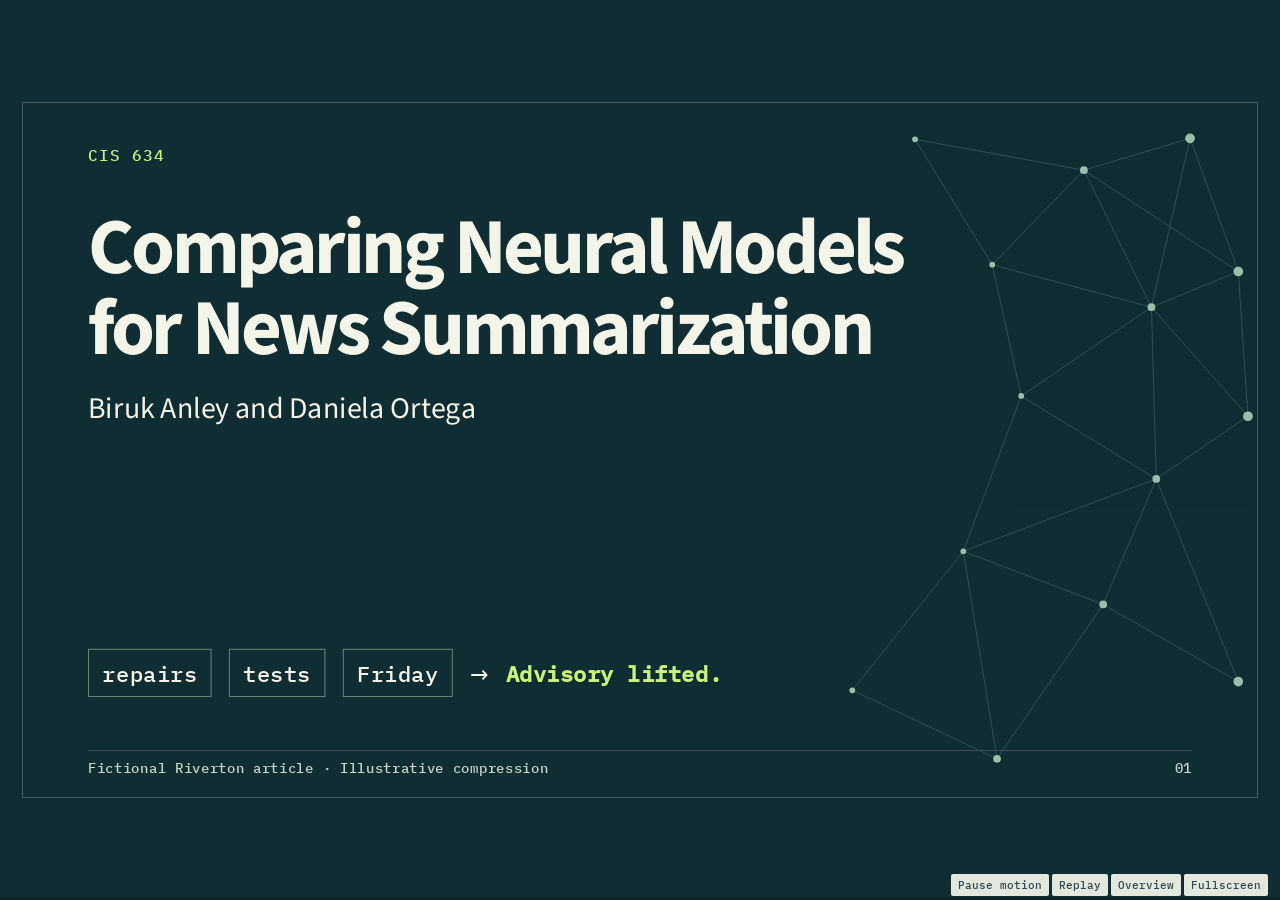
==== presentation/web/index.html @ 9904685e "Add animated offline NLP presentation" ====
<!doctype html>
<html lang="en">
  <head>
    <meta charset="utf-8">
    <meta name="viewport" content="width=device-width, initial-scale=1">
    <meta name="description" content="An offline visual comparison of neural news summarizers.">
    <link rel="icon" href="data:,">
    <title>Comparing Neural Models for News Summarization</title>
    <link rel="stylesheet" href="vendor/reveal.css">
    <link rel="stylesheet" href="deck.css">
  </head>
  <body>
    <main class="reveal">
      <div class="slides">
        <section id="title" data-background-color="#112d34" aria-label="Comparing Neural Models for News Summarization">
          <div class="slide dark cover">
            <svg class="network" viewBox="0 0 1280 720" aria-hidden="true">
              <g stroke="#537c77" stroke-width="1" fill="none" opacity=".46">
                <path d="M925 38 L1100 70"/>
                <path d="M925 38 L1005 168"/>
                <path d="M1100 70 L1210 37"/>
                <path d="M1100 70 L1005 168"/>
                <path d="M1100 70 L1170 212"/>
                <path d="M1100 70 L1260 175"/>
                <path d="M1210 37 L1170 212"/>
                <path d="M1210 37 L1260 175"/>
                <path d="M1005 168 L1170 212"/>
                <path d="M1005 168 L1035 304"/>
                <path d="M1170 212 L1260 175"/>
                <path d="M1170 212 L1035 304"/>
                <path d="M1170 212 L1175 390"/>
                <path d="M1170 212 L1270 325"/>
                <path d="M1260 175 L1270 325"/>
                <path d="M1035 304 L1175 390"/>
                <path d="M1035 304 L975 465"/>
                <path d="M1175 390 L1270 325"/>
                <path d="M1175 390 L975 465"/>
                <path d="M1175 390 L1120 520"/>
                <path d="M1175 390 L1260 600"/>
                <path d="M975 465 L1120 520"/>
                <path d="M975 465 L860 609"/>
                <path d="M975 465 L1010 680"/>
                <path d="M1120 520 L1260 600"/>
                <path d="M1120 520 L1010 680"/>
                <path d="M860 609 L1010 680"/>
              </g>
              <circle class="pulse" style="animation-delay:-0s" cx="925" cy="38" r="3" fill="#9bbfab"/>
              <circle class="pulse" style="animation-delay:-1s" cx="1100" cy="70" r="4" fill="#9bbfab"/>
              <circle class="pulse" style="animation-delay:-2s" cx="1210" cy="37" r="5" fill="#9bbfab"/>
              <circle class="pulse" style="animation-delay:-3s" cx="1005" cy="168" r="3" fill="#9bbfab"/>
              <circle class="pulse" style="animation-delay:-0s" cx="1170" cy="212" r="4" fill="#9bbfab"/>
              <circle class="pulse" style="animation-delay:-1s" cx="1260" cy="175" r="5" fill="#9bbfab"/>
              <circle class="pulse" style="animation-delay:-2s" cx="1035" cy="304" r="3" fill="#9bbfab"/>
              <circle class="pulse" style="animation-delay:-3s" cx="1175" cy="390" r="4" fill="#9bbfab"/>
              <circle class="pulse" style="animation-delay:-0s" cx="1270" cy="325" r="5" fill="#9bbfab"/>
              <circle class="pulse" style="animation-delay:-1s" cx="975" cy="465" r="3" fill="#9bbfab"/>
              <circle class="pulse" style="animation-delay:-2s" cx="1120" cy="520" r="4" fill="#9bbfab"/>
              <circle class="pulse" style="animation-delay:-3s" cx="1260" cy="600" r="5" fill="#9bbfab"/>
              <circle class="pulse" style="animation-delay:-0s" cx="860" cy="609" r="3" fill="#9bbfab"/>
              <circle class="pulse" style="animation-delay:-1s" cx="1010" cy="680" r="4" fill="#9bbfab"/>
            </svg>
            <div class="foreground">
              <div class="kicker">CIS 634</div>
              <h1>Comparing Neural Models<br>for News Summarization</h1>
              <p class="byline">Biruk Anley and Daniela Ortega</p>
            </div>
            <div class="tokenstrip"><i>repairs</i><i>tests</i><i>Friday</i><span>→</span><strong>Advisory lifted.</strong></div>
            <footer><span>Fictional Riverton article · Illustrative compression</span><b>01</b></footer>
          </div>
        </section>
        <section id="goals" data-background-color="#f8f7ef" aria-label="What survives compression?">
          <div class="slide">
            <div class="kicker">Research question</div>
            <h2>What survives compression?</h2>
            <p class="lead">Can a short summary preserve the news a reader came for?</p>
            <div class="goals">
              <div><strong>Compare</strong><span>Recurrent and attention-based encoder–decoders.</span></div>
              <div><strong>Build</strong><span>One local interface for complete news articles.</span></div>
              <div><strong>Evaluate</strong><span>Reference overlap, a Lead-3 baseline and a close reading.</span></div>
            </div>
            <footer><span>Project scope · released checkpoints</span><b>02</b></footer>
          </div>
        </section>
        <section id="data" data-background-color="#f8f7ef" aria-label="One article, one set of highlights">
          <div class="slide">
            <div class="kicker">Corpus / CNN–DailyMail 3.0.0</div>
            <h2>One article, one set of highlights</h2>
            <div class="metrics">
              <div><strong>287,113</strong><span class="tag">training</span></div>
              <div><strong>13,368</strong><span class="tag">validation</span></div>
              <div><strong>11,490</strong><span class="tag">test</span></div>
            </div>
            <div class="cols pair">
              <div class="ruled">
                <div class="label">Article excerpt</div>
                <blockquote>“A spokesman for the team cited &#x27;prior family commitments&#x27; as the reason Brady, 37, didn&#x27;t attend the ceremony.”</blockquote>
              </div>
              <div class="ruled">
                <div class="label">Reference highlight</div>
                <blockquote>“Brady cited &#x27;prior family commitments&#x27; in bowing out of meeting with Obama .”</blockquote>
              </div>
            </div>
            <footer><span>[1] CNN/DailyMail · test row 10,476 · exact excerpts</span><b>03</b></footer>
          </div>
        </section>
        <section id="preparation" data-background-color="#f8f7ef" aria-label="From article to model-ready input">
          <div class="slide">
            <div class="kicker">Input representation</div>
            <h2>From article to model-ready input</h2>
            <div class="prep"><strong>Release recipe</strong><span>OpenNMT training: Stanford PTB tokens, lowercase, first 400 source tokens and up to 100 target tokens.</span><strong>App inference</strong><span>NLTK Treebank + checkpoint word vocabulary, or the released case-preserving BPE / SentencePiece tokenizer.</span><strong>Evaluation</strong><span>Seed-42 test IDs + original highlights. Porter stemming applies during ROUGE scoring.</span></div>
            <div class="example">
              <div class="label">Earlier Riverton fixture · two tokenizer paths</div>
              <p>Article &nbsp; “Riverton officials lifted a three-day boil-water advisory…”</p>
              <div class="fragment" data-fragment-index="0">
                <p>OpenNMT words &nbsp; <span class="mono">riverton · officials · lifted · a · three-day …</span></p>
              </div>
              <div class="fragment" data-fragment-index="1">
                <p>→ Checkpoint word IDs + article-specific copy map → encoder input</p>
              </div>
              <div class="fragment" data-fragment-index="2">
                <p>BART byte-level BPE → <span class="mono">[0, 32960, 1054, 503, 4639, 10, …]</span> + attention mask</p>
              </div>
            </div>
            <footer><span>[2, 6, 7] OpenNMT recipe · app adapters · saved token and ID prefixes</span><b>04</b></footer>
          </div>
        </section>
        <section id="lstm" data-background-color="#f8f7ef" aria-label="Memory moves one token at a time">
          <div class="slide lstm">
            <div class="kicker">Architecture / LSTM</div>
            <h2>Memory moves one token at a time</h2>
            <svg class="schema" viewBox="0 0 1144 430" role="img" aria-label="Two encoder directions, one decoder direction, source attention and copy">
              <text x="0" y="21" class="svlabel" text-anchor="start">SOURCE  /  BIDIRECTIONAL ENCODER</text>
              <text x="650" y="21" class="svlabel" text-anchor="start">SUMMARY  /  ONE-WAY DECODER</text>
              <g class="fragment" data-fragment-index="0">
                <g class="travel">
                  <rect x="0" y="44" width="150" height="45" rx="4" class="chip"/>
                  <text x="75.0" y="74.5" class="inverse" text-anchor="middle">Riverton</text>
                </g>
                <path d="M75 89 L75 123 M79.4 114.0 L75 123 L70.6 114.0" class="wire"/>
                <rect x="0" y="125" width="150" height="66" rx="4" class="node tint"/>
                <text x="75.0" y="156.0" class="heavy" text-anchor="middle">h₁</text>
                <text x="75.0" y="181.0" class="hint" text-anchor="middle">encoder output</text>
              </g>
              <g class="fragment" data-fragment-index="1">
                <g class="travel">
                  <rect x="178" y="44" width="150" height="45" rx="4" class="chip"/>
                  <text x="253.0" y="74.5" class="inverse" text-anchor="middle">officials</text>
                </g>
                <path d="M253 89 L253 123 M257.4 114.0 L253 123 L248.6 114.0" class="wire"/>
                <rect x="178" y="125" width="150" height="66" rx="4" class="node tint"/>
                <text x="253.0" y="156.0" class="heavy" text-anchor="middle">h₂</text>
                <text x="253.0" y="181.0" class="hint" text-anchor="middle">encoder output</text>
                <path d="M152 145 L176 145 M167.0 140.6 L176 145 L167.0 149.4" class="wire"/>
                <path d="M176 174 L152 174 M161.0 178.4 L152 174 L161.0 169.6" class="wire"/>
              </g>
              <g class="fragment" data-fragment-index="2">
                <g class="travel">
                  <rect x="356" y="44" width="150" height="45" rx="4" class="chip"/>
                  <text x="431.0" y="74.5" class="inverse" text-anchor="middle">lifted</text>
                </g>
                <path d="M431 89 L431 123 M435.4 114.0 L431 123 L426.6 114.0" class="wire"/>
                <rect x="356" y="125" width="150" height="66" rx="4" class="node tint"/>
                <text x="431.0" y="156.0" class="heavy" text-anchor="middle">h₃</text>
                <text x="431.0" y="181.0" class="hint" text-anchor="middle">encoder output</text>
                <path d="M330 145 L354 145 M345.0 140.6 L354 145 L345.0 149.4" class="wire"/>
                <path d="M354 174 L330 174 M339.0 178.4 L330 174 L339.0 169.6" class="wire"/>
              </g>
              <g class="fragment" data-fragment-index="2">
                <text x="0" y="320" class="heavy" text-anchor="start">hₜ  hidden output</text>
                <text x="0" y="354" class="hint" text-anchor="start">cₜ  cell memory carried through recurrence</text>
              </g>
              <g class="fragment" data-fragment-index="3">
                <rect x="650" y="44" width="430" height="70" rx="4" class="node tint"/>
                <text x="865.0" y="77.0" class="heavy" text-anchor="middle">Previous token + recurrent state</text>
                <text x="865.0" y="102.0" class="hint" text-anchor="middle">input-feeding LSTM decoder</text>
                <path d="M865 115 L865 155 M869.4 146.0 L865 155 L860.6 146.0" class="wire"/>
                <rect x="650" y="157" width="430" height="68" rx="4" class="node"/>
                <text x="865.0" y="189.0" class="heavy" text-anchor="middle">Decoder query → attention</text>
                <text x="865.0" y="214.0" class="hint" text-anchor="middle">weighted source context</text>
                <path d="M75 192 Q100 325 649 195" class="attn"/>
                <path d="M253 192 Q278 325 649 195" class="attn"/>
                <path d="M431 192 Q456 325 649 195" class="attn"/>
              </g>
              <g class="fragment" data-fragment-index="4">
                <path d="M865 226 L865 270 M869.4 261.0 L865 270 L860.6 261.0" class="wire"/>
                <rect x="650" y="272" width="430" height="66" rx="4" class="node tint"/>
                <text x="865.0" y="303.0" class="heavy" text-anchor="middle">Learned gate</text>
                <text x="865.0" y="328.0" class="hint" text-anchor="middle">vocabulary prediction + source copy</text>
                <path d="M865 340 L865 371 M869.4 362.0 L865 371 L860.6 362.0" class="wire"/>
                <g class="travel">
                  <rect x="743" y="374" width="245" height="45" rx="4" class="chip"/>
                  <text x="865.5" y="404.5" class="inverse" text-anchor="middle">Next summary token</text>
                </g>
              </g>
            </svg>
            <p class="fine">43M parameters · 128-d embeddings · 512-d hidden state · 1 encoder + 1 decoder layer</p>
            <footer><span>[2, 3] Verified OpenNMT checkpoint · Illustrative token activity and attention</span><b>05</b></footer>
          </div>
        </section>
        <section id="lstm-tradeoffs" data-background-color="#f8f7ef" aria-label="LSTM in practice">
          <div class="slide lstm">
            <div class="kicker">Architecture / LSTM</div>
            <h2>LSTM in practice</h2>
            <div class="contrast">
              <div class="underline">
                <div class="bigtype">43M</div>
                <div class="label">parameters</div>
                <p class="small spaced">Our smallest checkpoint. The encoder reads in both directions; the summary grows in one.</p>
              </div>
              <div>
                <article>
                  <h3>A route back to names</h3>
                  <p>Attention and copying let the decoder reuse words from the article.</p>
                </article>
                <article>
                  <h3>A supported detail can still miss the story</h3>
                  <p>The saved summary kept the schools reopening. It omitted the lifting of the advisory.</p>
                </article>
              </div>
            </div>
            <footer><span>[2, 3] OpenNMT release · latest Riverton diagnosis</span><b>06</b></footer>
          </div>
        </section>
        <section id="transformer" data-background-color="#f8f7ef" aria-label="Source words can attend in parallel">
          <div class="slide transformer">
            <div class="kicker">Architecture / Transformer</div>
            <h2>Source words can attend in parallel</h2>
            <svg class="schema" viewBox="0 0 1144 437" role="img" aria-label="Parallel source, causal decoder, cross-attention and next token">
              <text x="0" y="21" class="svlabel" text-anchor="start">ARTICLE POSITIONS  /  PARALLEL</text>
              <text x="650" y="21" class="svlabel" text-anchor="start">SUMMARY POSITIONS  /  AUTOREGRESSIVE</text>
              <g class="fragment" data-fragment-index="0">
                <g class="travel">
                  <rect x="0" y="44" width="155" height="45" rx="4" class="chip"/>
                  <text x="77.5" y="74.5" class="inverse" text-anchor="middle">Riverton</text>
                </g>
                <g class="travel">
                  <rect x="174" y="44" width="155" height="45" rx="4" class="chip"/>
                  <text x="251.5" y="74.5" class="inverse" text-anchor="middle">officials</text>
                </g>
                <g class="travel">
                  <rect x="348" y="44" width="155" height="45" rx="4" class="chip"/>
                  <text x="425.5" y="74.5" class="inverse" text-anchor="middle">lifted</text>
                </g>
                <text x="0" y="122" class="hint" text-anchor="start">Token embedding + position at each location</text>
              </g>
              <g class="fragment" data-fragment-index="1">
                <path d="M78 142 Q161 207 245 142" class="attn"/>
                <path d="M78 142 Q251 237 425 142" class="attn"/>
                <path d="M245 142 Q335 198 425 142" class="attn"/>
                <rect x="0" y="205" width="503" height="70" rx="4" class="node tint"/>
                <text x="251.5" y="238.0" class="heavy" text-anchor="middle">Encoder self-attention + feed-forward</text>
                <text x="251.5" y="263.0" class="hint" text-anchor="middle">4 encoder layers</text>
              </g>
              <g class="fragment" data-fragment-index="2">
                <rect x="650" y="44" width="455" height="76" rx="4" class="node tint"/>
                <text x="877.5" y="80.0" class="heavy" text-anchor="middle">Masked decoder self-attention</text>
                <text x="877.5" y="105.0" class="hint" text-anchor="middle">available summary prefix + positions</text>
                <path d="M878 121 L878 162 M882.4 153.0 L878 162 L873.6 153.0" class="wire"/>
              </g>
              <g class="fragment" data-fragment-index="3">
                <rect x="650" y="165" width="455" height="80" rx="4" class="node"/>
                <text x="877.5" y="203.0" class="heavy" text-anchor="middle">Cross-attention + feed-forward</text>
                <text x="877.5" y="228.0" class="hint" text-anchor="middle">decoder queries encoded source · 4 layers</text>
                <path d="M506 238 L646 204 M636.2 201.8 L646 204 L638.3 210.4" class="attn"/>
              </g>
              <g class="fragment" data-fragment-index="4">
                <path d="M878 247 L878 280 M882.4 271.0 L878 280 L873.6 271.0" class="wire"/>
                <rect x="650" y="283" width="455" height="72" rx="4" class="node tint"/>
                <text x="877.5" y="317.0" class="heavy" text-anchor="middle">Learned vocabulary / copy gate</text>
                <text x="877.5" y="342.0" class="hint" text-anchor="middle">final cross-attention supplies copy weights</text>
                <path d="M878 357 L878 383 M882.4 374.0 L878 383 L873.6 374.0" class="wire"/>
                <g class="travel">
                  <rect x="750" y="385" width="255" height="45" rx="4" class="chip"/>
                  <text x="877.5" y="415.5" class="inverse" text-anchor="middle">Next summary token</text>
                </g>
              </g>
            </svg>
            <p class="fine">81M parameters · 8 heads · 512-d states · 2,048-d feed-forward layers</p>
            <footer><span>[2, 4] Verified OpenNMT checkpoint · Illustrative token activity and attention</span><b>07</b></footer>
          </div>
        </section>
        <section id="transformer-tradeoffs" data-background-color="#f8f7ef" aria-label="Transformer in practice">
          <div class="slide transformer">
            <div class="kicker">Architecture / Transformer</div>
            <h2>Transformer in practice</h2>
            <div class="contrast">
              <div class="underline">
                <div class="bigtype">81M</div>
                <div class="label">parameters</div>
                <p class="small spaced">Source positions share information within each encoder layer.</p>
              </div>
              <div>
                <article>
                  <h3>Reach across a sentence</h3>
                  <p>Self-attention can connect a name with a distant action. All source positions in a layer can run together.</p>
                </article>
                <article>
                  <h3>Long articles still cost more</h3>
                  <p>Dense attention grows quadratically with source length. Each new summary token still depends on its prefix.</p>
                </article>
              </div>
            </div>
            <footer><span>[2, 4] OpenNMT release · Vaswani et al. (2017)</span><b>08</b></footer>
          </div>
        </section>
        <section id="pipeline" data-background-color="#f8f7ef" aria-label="Where a long article goes">
          <div class="slide">
            <div class="kicker">Application / full-article mode</div>
            <h2>Where a long article goes</h2>
            <svg class="schema" viewBox="0 0 1144 458" role="img" aria-label="Capacity check with direct and chunked paths, generation, merge and bounded consolidation">
              <rect x="0" y="42" width="249" height="76" rx="4" class="node"/>
              <text x="124.5" y="78.0" class="heavy" text-anchor="middle">Article + model</text>
              <text x="124.5" y="103.0" class="hint" text-anchor="middle">app input</text>
              <path d="M252 80 L297 80 M288.0 75.6 L297 80 L288.0 84.4" class="wire"/>
              <rect x="300" y="42" width="258" height="76" rx="4" class="node tint"/>
              <text x="429.0" y="78.0" class="heavy" text-anchor="middle">Count input tokens</text>
              <text x="429.0" y="103.0" class="hint" text-anchor="middle">selected tokenizer</text>
              <g class="fragment" data-fragment-index="0">
                <path d="M558 69 L646 45 M636.2 43.1 L646 45 L638.5 51.6" class="wire"/>
                <path d="M558 88 L646 160 M641.9 150.9 L646 160 L636.3 157.8" class="wire"/>
                <rect x="650" y="4" width="440" height="80" rx="4" class="node"/>
                <text x="870.0" y="42.0" class="heavy" text-anchor="middle">Fits → one pass</text>
                <text x="870.0" y="67.0" class="hint" text-anchor="middle">entire article</text>
                <rect x="650" y="128" width="440" height="76" rx="4" class="node"/>
                <text x="870.0" y="164.0" class="heavy" text-anchor="middle">Long → sentence-aware chunks</text>
                <text x="870.0" y="189.0" class="hint" text-anchor="middle">split oversized sentences safely</text>
              </g>
              <g class="fragment" data-fragment-index="1">
                <path d="M1093 44 L1124 44 M1115.0 39.6 L1124 44 L1115.0 48.4" class="wire"/>
                <path d="M1124 44 V238 H870" class="wire"/>
                <path d="M870 238 L870 262 M874.4 253.0 L870 262 L865.6 253.0" class="wire"/>
                <path d="M870 205 L870 237 M874.4 228.0 L870 237 L865.6 228.0" class="wire"/>
                <rect x="650" y="265" width="440" height="76" rx="4" class="node tint"/>
                <text x="870.0" y="301.0" class="heavy" text-anchor="middle">Generate for each input</text>
                <text x="870.0" y="326.0" class="hint" text-anchor="middle">model-specific deterministic search</text>
              </g>
              <g class="fragment" data-fragment-index="2">
                <path d="M647 303 L565 303 M574.0 307.4 L565 303 L574.0 298.6" class="wire"/>
                <rect x="300" y="265" width="260" height="76" rx="4" class="node"/>
                <text x="430.0" y="301.0" class="heavy" text-anchor="middle">Merge in order</text>
                <text x="430.0" y="326.0" class="hint" text-anchor="middle">deduplicate sentences</text>
                <path d="M298 303 L253 303 M262.0 307.4 L253 303 L262.0 298.6" class="wire"/>
                <rect x="0" y="265" width="249" height="76" rx="4" class="node tint"/>
                <text x="124.5" y="301.0" class="heavy" text-anchor="middle">Summary + stats</text>
                <text x="124.5" y="326.0" class="hint" text-anchor="middle">displayed in Gradio</text>
                <path d="M430 342 V375 H870" class="wire"/>
                <path d="M870 375 L870 343 M865.6 352.0 L870 343 L874.4 352.0" class="wire"/>
                <text x="430" y="402" class="hint" text-anchor="start">Oversized merge → bounded consolidation</text>
                <text x="0" y="448" class="heavy" text-anchor="start">Source spans are checked. What the summary preserves still needs a reader.</text>
              </g>
            </svg>
            <footer><span>Application implementation · natural-checkpoint-v1</span><b>09</b></footer>
          </div>
        </section>
        <section id="protocol" data-background-color="#f8f7ef" aria-label="Two ways to hold the input fixed">
          <div class="slide">
            <div class="kicker">Evaluation / frozen sample</div>
            <h2>Two ways to hold the input fixed</h2>
            <div class="contrast">
              <div class="underline">
                <div class="bigtype">50</div>
                <div class="label">fixed test articles</div>
                <p class="small spaced">Same IDs, highlights and systems on both tracks.</p>
              </div>
              <div>
                <article>
                  <h3>Full article</h3>
                  <p>Each system receives the original article. The app handles model-specific capacity.</p>
                </article>
                <article>
                  <h3>Shared prefix</h3>
                  <p>Each system receives the same bounded start of the article. References stay complete.</p>
                </article>
              </div>
            </div>
            <div class="callout">ROUGE F1 × 100 measures reference overlap. Lead-3 extracts the first three sentences.</div>
            <footer><span>[1, 5] Seed 42 · saved pilot50 protocol</span><b>10</b></footer>
          </div>
        </section>
        <section id="core" data-background-color="#f8f7ef" aria-label="A simple lead is hard to beat">
          <div class="slide">
            <div class="kicker">Results / full article</div>
            <h2>A simple lead is hard to beat</h2>
            <div class="label">Bars show unigram overlap (R-1) · all scores are ROUGE F1 × 100</div>
            <div class="chart">
              <div class="axis"><span class="tag">System</span>
                <div><span>0</span><span>10</span><span>20</span><span>30</span><span>40</span><span>50</span></div>
                <span class="metric-head">R-1</span>
                <span class="metric-head">R-2</span>
                <span class="metric-head">R-L</span>
                <span class="metric-head">R-Lsum</span>
              </div>
              <div class="chartline lstm"><strong>LSTM</strong>
                <div class="rail">
                  <div class="bar" style="width:81.903504%"></div>
                </div>
                <output>40.95</output>
                <span class="score">20.34</span>
                <span class="score">28.71</span>
                <span class="score">38.22</span>
              </div>
              <div class="chartline transformer fragment" data-fragment-index="0"><strong>Transformer</strong>
                <div class="rail">
                  <div class="bar" style="width:77.501074%"></div>
                </div>
                <output>38.75</output>
                <span class="score">17.35</span>
                <span class="score">26.99</span>
                <span class="score">36.09</span>
              </div>
              <div class="chartline lead-3 fragment" data-fragment-index="1"><strong>Lead-3</strong>
                <div class="rail">
                  <div class="bar" style="width:80.726233%"></div>
                </div>
                <output>40.36</output>
                <span class="score">18.28</span>
                <span class="score">24.91</span>
                <span class="score">36.30</span>
              </div>
            </div>
            <div class="fragment" data-fragment-index="2">
              <div class="callout">Lead-3 scored 40.36, between the LSTM and Transformer on unigram overlap.</div>
            </div>
            <footer><span>[5] Frozen full-article sample · 50 articles per system</span><b>11</b></footer>
          </div>
        </section>
        <section id="pretraining" data-background-color="#f8f7ef" aria-label="What did the larger models learn first?">
          <div class="slide">
            <div class="kicker">Context / pretrained systems</div>
            <h2>What did the larger models learn first?</h2>
            <div class="cols compare">
              <div class="bart underline">
                <h3>BART</h3>
                <div class="label">406M learned parameters</div>
                <p class="lead">Reconstruct damaged text.</p>
                <p class="small">Broad denoising pretraining, followed by CNN/DailyMail fine-tuning.</p>
              </div>
              <div class="pegasus underline">
                <h3>PEGASUS</h3>
                <div class="label">569M learned parameters</div>
                <p class="lead">Predict missing sentences.</p>
                <p class="small">Gap-sentence pretraining on C4 and HugeNews, then CNN/DailyMail fine-tuning.</p>
              </div>
            </div>
            <div class="callout">These released systems differ in size, pretraining, tokenization and decoding.</div>
            <footer><span>[6, 7] Lewis et al. (2020) · Zhang et al. (2020) · released checkpoint cards</span><b>12</b></footer>
          </div>
        </section>
        <section id="expanded" data-background-color="#f8f7ef" aria-label="The same articles, two more systems">
          <div class="slide">
            <div class="kicker">Results / full article</div>
            <h2>The same articles, two more systems</h2>
            <div class="label">Bars show unigram overlap (R-1) · all scores are ROUGE F1 × 100</div>
            <div class="chart">
              <div class="axis"><span class="tag">System</span>
                <div><span>0</span><span>10</span><span>20</span><span>30</span><span>40</span><span>50</span></div>
                <span class="metric-head">R-1</span>
                <span class="metric-head">R-2</span>
                <span class="metric-head">R-L</span>
                <span class="metric-head">R-Lsum</span>
              </div>
              <div class="chartline lstm"><strong>LSTM</strong>
                <div class="rail">
                  <div class="bar" style="width:81.903504%"></div>
                </div>
                <output>40.95</output>
                <span class="score">20.34</span>
                <span class="score">28.71</span>
                <span class="score">38.22</span>
              </div>
              <div class="chartline transformer"><strong>Transformer</strong>
                <div class="rail">
                  <div class="bar" style="width:77.501074%"></div>
                </div>
                <output>38.75</output>
                <span class="score">17.35</span>
                <span class="score">26.99</span>
                <span class="score">36.09</span>
              </div>
              <div class="chartline lead-3"><strong>Lead-3</strong>
                <div class="rail">
                  <div class="bar" style="width:80.726233%"></div>
                </div>
                <output>40.36</output>
                <span class="score">18.28</span>
                <span class="score">24.91</span>
                <span class="score">36.30</span>
              </div>
              <div class="chartline bart fragment" data-fragment-index="0"><strong>BART</strong>
                <div class="rail">
                  <div class="bar" style="width:90.416844%"></div>
                </div>
                <output>45.21</output>
                <span class="score">22.50</span>
                <span class="score">30.88</span>
                <span class="score">42.73</span>
              </div>
              <div class="chartline pegasus fragment" data-fragment-index="1"><strong>PEGASUS</strong>
                <div class="rail">
                  <div class="bar" style="width:87.615003%"></div>
                </div>
                <output>43.81</output>
                <span class="score">22.43</span>
                <span class="score">30.92</span>
                <span class="score">40.91</span>
              </div>
            </div>
            <div class="fragment" data-fragment-index="2">
              <p class="readout">BART led ROUGE-1, ROUGE-2 and ROUGE-Lsum. PEGASUS led ROUGE-L.</p>
            </div>
            <footer><span>[5] Frozen full-article sample · same axis and references</span><b>13</b></footer>
          </div>
        </section>
        <section id="reading" data-background-color="#f8f7ef" aria-label="What overlap leaves open">
          <div class="slide">
            <div class="kicker">Close reading / Riverton</div>
            <h2>What overlap leaves open</h2>
            <p class="lead">Did residents still need to boil their water?</p>
            <div class="cols compare spaced">
              <div class="bart underline">
                <h3>BART</h3>
                <blockquote>“Two consecutive rounds of testing found no harmful bacteria.”</blockquote>
                <p class="small">Includes the tests. Omits the lifting.</p>
              </div>
              <div class="pegasus underline">
                <h3>PEGASUS</h3>
                <blockquote>“Riverton officials lifted a boil-water advisory Friday morning.”</blockquote>
                <p class="small">Includes the lifting. Omits the repair and test evidence.</p>
              </div>
            </div>
            <div class="callout">Both processed the same 315-word fictional article in one pass.</div>
            <footer><span>Latest reproduced laptop outputs · exact excerpts · fictional article</span><b>14</b></footer>
          </div>
        </section>
        <section id="demo" data-background-color="#112d34" aria-label="Live Demo">
          <div class="slide dark demo">
            <h2>Live Demo</h2>
            <footer><span></span><b>15</b></footer>
          </div>
        </section>
        <section id="conclusion" data-background-color="#f8f7ef" aria-label="Read the summary against the story">
          <div class="slide">
            <div class="kicker">Conclusion</div>
            <h2>Read the summary against the story</h2>
            <p class="bigquote">A useful summary tells the reader <strong>what changed</strong> and <strong>what supports it.</strong></p>
            <div class="cols">
              <div class="ruled">
                <div class="label">What we measured</div>
                <p>Four released systems and Lead-3 on the same 50 articles. BART led three of four full-article overlap metrics.</p>
              </div>
              <div class="ruled">
                <div class="label">What to check next</div>
                <p>Have readers verify events, relationships and evidence against the source on fresh articles.</p>
              </div>
            </div>
            <footer><span>Frozen benchmark · Riverton close reading</span><b>16</b></footer>
          </div>
        </section>
        <section id="full_article" data-background-color="#f8f7ef" aria-label="Full-article results">
          <div class="slide">
            <div class="kicker">Appendix / benchmark</div>
            <h2>Full-article results</h2>
            <p class="small">Original articles, model-specific processing windows.</p>
            <table class="">
              <thead>
                <tr>
                  <th>System</th>
                  <th>R-1</th>
                  <th>R-2</th>
                  <th>R-L</th>
                  <th>R-Lsum</th>
                  <th>Mean words</th>
                  <th>N / failed</th>
                </tr>
              </thead>
              <tbody>
                <tr class="lstm">
                  <td>LSTM</td>
                  <td>40.95</td>
                  <td>20.34</td>
                  <td>28.71</td>
                  <td>38.22</td>
                  <td>54.98</td>
                  <td>50 / 0</td>
                </tr>
                <tr class="transformer">
                  <td>Transformer</td>
                  <td>38.75</td>
                  <td>17.35</td>
                  <td>26.99</td>
                  <td>36.09</td>
                  <td>47.42</td>
                  <td>50 / 0</td>
                </tr>
                <tr class="lead-3">
                  <td>Lead-3</td>
                  <td>40.36</td>
                  <td>18.28</td>
                  <td>24.91</td>
                  <td>36.30</td>
                  <td>74.44</td>
                  <td>50 / 0</td>
                </tr>
                <tr class="bart">
                  <td>BART</td>
                  <td>45.21</td>
                  <td>22.50</td>
                  <td>30.88</td>
                  <td>42.73</td>
                  <td>77.36</td>
                  <td>50 / 0</td>
                </tr>
                <tr class="pegasus">
                  <td>PEGASUS</td>
                  <td>43.81</td>
                  <td>22.43</td>
                  <td>30.92</td>
                  <td>40.91</td>
                  <td>68.86</td>
                  <td>50 / 0</td>
                </tr>
              </tbody>
            </table>
            <p class="fine">R-1 / R-2: unigram / bigram overlap. R-L: longest common subsequence. R-Lsum: sentence-aware union of subsequences. All scores are F1 × 100.</p>
            <footer><span>[5] Frozen pilot50 results · original highlights · Porter stemming</span><b>17</b></footer>
          </div>
        </section>
        <section id="common_input" data-background-color="#f8f7ef" aria-label="Shared-prefix results">
          <div class="slide">
            <div class="kicker">Appendix / benchmark</div>
            <h2>Shared-prefix results</h2>
            <p class="small">Same prefix for every system: ≤400 OpenNMT tokens and within both HF tokenizers’ capacities.</p>
            <table class="">
              <thead>
                <tr>
                  <th>System</th>
                  <th>R-1</th>
                  <th>R-2</th>
                  <th>R-L</th>
                  <th>R-Lsum</th>
                  <th>Mean words</th>
                  <th>N / failed</th>
                </tr>
              </thead>
              <tbody>
                <tr class="lstm">
                  <td>LSTM</td>
                  <td>38.14</td>
                  <td>18.33</td>
                  <td>26.82</td>
                  <td>35.53</td>
                  <td>50.20</td>
                  <td>50 / 0</td>
                </tr>
                <tr class="transformer">
                  <td>Transformer</td>
                  <td>39.09</td>
                  <td>18.61</td>
                  <td>28.18</td>
                  <td>35.95</td>
                  <td>46.70</td>
                  <td>50 / 0</td>
                </tr>
                <tr class="lead-3">
                  <td>Lead-3</td>
                  <td>40.36</td>
                  <td>18.28</td>
                  <td>24.91</td>
                  <td>36.30</td>
                  <td>74.44</td>
                  <td>50 / 0</td>
                </tr>
                <tr class="bart">
                  <td>BART</td>
                  <td>43.83</td>
                  <td>20.71</td>
                  <td>30.37</td>
                  <td>40.73</td>
                  <td>62.48</td>
                  <td>50 / 0</td>
                </tr>
                <tr class="pegasus">
                  <td>PEGASUS</td>
                  <td>42.59</td>
                  <td>21.34</td>
                  <td>30.24</td>
                  <td>39.88</td>
                  <td>53.86</td>
                  <td>50 / 0</td>
                </tr>
              </tbody>
            </table>
            <p class="fine">R-1 / R-2: unigram / bigram overlap. R-L: longest common subsequence. R-Lsum: sentence-aware union of subsequences. All scores are F1 × 100.</p>
            <footer><span>[5] Frozen pilot50 results · original highlights · Porter stemming</span><b>18</b></footer>
          </div>
        </section>
        <section id="open-config" data-background-color="#f8f7ef" aria-label="Released OpenNMT checkpoints">
          <div class="slide">
            <div class="kicker">Appendix / provenance</div>
            <h2>Released OpenNMT checkpoints</h2>
            <table class="tight">
              <thead>
                <tr>
                  <th></th>
                  <th>LSTM</th>
                  <th>Transformer</th>
                </tr>
              </thead>
              <tbody>
                <tr class="learned parameters">
                  <td>Learned parameters</td>
                  <td>42,789,205</td>
                  <td>81,468,757</td>
                </tr>
                <tr class="encoder / decoder">
                  <td>Encoder / decoder</td>
                  <td>1 bidirectional / 1 input-feeding</td>
                  <td>4 / 4 Transformer layers</td>
                </tr>
                <tr class="representation">
                  <td>Representation</td>
                  <td>128-d embeddings; 512-d state</td>
                  <td>512-d model; 8 heads; FFN 2,048</td>
                </tr>
                <tr class="copy weights">
                  <td>Copy weights</td>
                  <td>MLP global attention</td>
                  <td>Final decoder cross-attention</td>
                </tr>
                <tr class="official release">
                  <td>Official release</td>
                  <td>ada6_bridge_oldcopy · epoch 20</td>
                  <td>sum_transformer · epoch 16</td>
                </tr>
              </tbody>
            </table>
            <p class="small">OpenNMT-py 0.2.1 · original download hashes recorded; inference-copy tensors and vocabularies verified.</p>
            <footer><span>[2] OpenNMT release · checkpoint manifest · model verification</span><b>19</b></footer>
          </div>
        </section>
        <section id="hf-config" data-background-color="#f8f7ef" aria-label="Released pretrained checkpoints">
          <div class="slide">
            <div class="kicker">Appendix / provenance</div>
            <h2>Released pretrained checkpoints</h2>
            <table class="tight">
              <thead>
                <tr>
                  <th></th>
                  <th>BART</th>
                  <th>PEGASUS</th>
                </tr>
              </thead>
              <tbody>
                <tr class="checkpoint">
                  <td>Checkpoint</td>
                  <td>facebook/bart-large-cnn</td>
                  <td>google/pegasus-cnn_dailymail</td>
                </tr>
                <tr class="pinned revision">
                  <td>Pinned revision</td>
                  <td>37f520fa929c</td>
                  <td>40d588fdab0c</td>
                </tr>
                <tr class="learned parameters">
                  <td>Learned parameters</td>
                  <td>406,290,432</td>
                  <td>568,699,904</td>
                </tr>
                <tr class="layers / heads">
                  <td>Layers / heads</td>
                  <td>12 + 12 layers / 16 heads</td>
                  <td>16 + 16 layers / 16 heads</td>
                </tr>
                <tr class="positions / input">
                  <td>Positions / input</td>
                  <td>Learned / byte-level BPE</td>
                  <td>Fixed sinusoidal / SentencePiece</td>
                </tr>
              </tbody>
            </table>
            <p class="small">Both use 1,024-d states and a 1,024-position input limit including special tokens. PEGASUS learned count excludes fixed tables.</p>
            <footer><span>[6, 7] Release cards · pinned HF manifest · model verification</span><b>20</b></footer>
          </div>
        </section>
        <section id="search" data-background-color="#f8f7ef" aria-label="How decoding stops">
          <div class="slide">
            <div class="kicker">Appendix / generation</div>
            <h2>How decoding stops</h2>
            <table class="tight">
              <thead>
                <tr>
                  <th>Model</th>
                  <th>Beam</th>
                  <th>Length penalty</th>
                  <th>Repeat handling</th>
                  <th>Initial / hard cap</th>
                </tr>
              </thead>
              <tbody>
                <tr class="lstm">
                  <td>LSTM</td>
                  <td>5</td>
                  <td>Wu 0.9</td>
                  <td>Block trigrams¹</td>
                  <td>100 / 256</td>
                </tr>
                <tr class="transformer">
                  <td>Transformer</td>
                  <td>5</td>
                  <td>Wu 0.9</td>
                  <td>Block trigrams¹</td>
                  <td>100 / 256</td>
                </tr>
                <tr class="bart">
                  <td>BART</td>
                  <td>4</td>
                  <td>2.0</td>
                  <td>Block trigrams</td>
                  <td>141 / 512 new</td>
                </tr>
                <tr class="pegasus">
                  <td>PEGASUS</td>
                  <td>8</td>
                  <td>0.8</td>
                  <td>Native setting: off</td>
                  <td>127 / 512 new</td>
                </tr>
              </tbody>
            </table>
            <p class="fine">Natural EOS, deterministic search. Short inputs lower the minimum. Missing EOS permits bounded retries. ¹ OpenNMT exempts the period and sentence tags; summary coverage penalty β = 5 is a beam-search setting.</p>
            <footer><span>natural-checkpoint-v1 · current adapters and pinned OpenNMT recipe</span><b>21</b></footer>
          </div>
        </section>
        <section id="history" data-background-color="#f8f7ef" aria-label="Why the length selector disappeared">
          <div class="slide">
            <div class="kicker">Appendix / experiments</div>
            <h2>Why the length selector disappeared</h2>
            <div class="goals">
              <div><strong>Length targets</strong><span>Short / Medium / Detailed and percentage goals were implementable. Early stopping and similar outputs made the targets unreliable.</span></div>
              <div><strong>Natural EOS</strong><span>The demo uses each checkpoint’s search profile. The older length API remains experimental.</span></div>
              <div><strong>Consolidation</strong><span>Fitting articles take one pass. A fitting merge avoids another lossy compression step.</span></div>
            </div>
            <footer><span>Development records · quality regression · current processing policy</span><b>22</b></footer>
          </div>
        </section>
        <section id="chunk-policy" data-background-color="#f8f7ef" aria-label="When a merge still exceeds capacity">
          <div class="slide">
            <div class="kicker">Appendix / application</div>
            <h2>When a merge still exceeds capacity</h2>
            <div class="goals">
              <div><strong>Split</strong><span>Pack sentence spans within the selected tokenizer’s window. Split oversized sentences and track all original spans.</span></div>
              <div><strong>Reduce</strong><span>Generate, merge in source order and remove exact repeated sentences. Re-plan an oversized merge.</span></div>
              <div><strong>Bound</strong><span>Require progress in words and tokens. Work and depth guards stop an unsuccessful request with a clear error.</span></div>
            </div>
            <footer><span>Full-article implementation · up to 4 consolidation passes · 96 model calls per request</span><b>23</b></footer>
          </div>
        </section>
        <section id="saved-lstm" data-background-color="#f8f7ef" aria-label="LSTM on Riverton">
          <div class="slide lstm">
            <div class="kicker">Appendix / saved Riverton output</div>
            <h2>LSTM on Riverton</h2>
            <div class="label">359 input · 54 output tokens · one pass · EOS</div>
            <blockquote class="fullquote">the advisory had affected 18,000 residents since tuesday. water pressure dropped across several neighborhoods, creating a risk that contaminants could enter the distribution system. two schools closed wednesday because they could not provide sufficient drinking water, but reopened thursday after bottled supplies arrived.</blockquote>
            <footer><span>Latest fictional article · complete reproduced display text</span><b>24</b></footer>
          </div>
        </section>
        <section id="saved-transformer" data-background-color="#f8f7ef" aria-label="Transformer on Riverton">
          <div class="slide transformer">
            <div class="kicker">Appendix / saved Riverton output</div>
            <h2>Transformer on Riverton</h2>
            <div class="label">359 input · 45 output tokens · one pass · EOS</div>
            <blockquote class="fullquote">the advisory had affected approximately 18,000 residents since tuesday. water pressure dropped across several neighborhoods, creating a risk that contaminants could enter the distribution system. the town will cover the expense through its emergency reserve.</blockquote>
            <footer><span>Latest fictional article · complete reproduced display text</span><b>25</b></footer>
          </div>
        </section>
        <section id="saved-bart" data-background-color="#f8f7ef" aria-label="BART on Riverton">
          <div class="slide bart">
            <div class="kicker">Appendix / saved Riverton output</div>
            <h2>BART on Riverton</h2>
            <div class="label">405 input · 59 output tokens · one pass · EOS</div>
            <blockquote class="fullquote">A control valve failed during maintenance at the town’s main pumping station. Water pressure dropped across several neighborhoods, creating a risk that contaminants could enter the distribution system. Officials said the advisory was precautionary; contamination had not been confirmed. Two consecutive rounds of testing found no harmful bacteria.</blockquote>
            <footer><span>Latest fictional article · complete reproduced display text</span><b>26</b></footer>
          </div>
        </section>
        <section id="saved-pegasus" data-background-color="#f8f7ef" aria-label="PEGASUS on Riverton">
          <div class="slide pegasus">
            <div class="kicker">Appendix / saved Riverton output</div>
            <h2>PEGASUS on Riverton</h2>
            <div class="label">368 input · 46 output tokens · one pass · EOS</div>
            <blockquote class="fullquote">Riverton officials lifted a boil-water advisory Friday morning. The advisory had affected approximately 18,000 residents since Tuesday. The disruption began when a control valve failed during maintenance at the town’s main pumping station.</blockquote>
            <footer><span>Latest fictional article · complete reproduced display text</span><b>27</b></footer>
          </div>
        </section>
        <section id="incident" data-background-color="#f8f7ef" aria-label="The duplicate display remains unresolved">
          <div class="slide">
            <div class="kicker">Appendix / diagnosis</div>
            <h2>The duplicate display remains unresolved</h2>
            <div class="goals">
              <div><strong>Reported</strong><span>The original LSTM and Transformer display strings were identical. Both matched the reproduced Transformer text.</span></div>
              <div><strong>Reproduced</strong><span>Direct, pipeline and fresh Gradio checks returned a distinct LSTM summary about the schools.</span></div>
              <div><strong>Unknown</strong><span>The original selected value and response were never captured together. The cause remains open.</span></div>
            </div>
            <footer><span>Laptop model diagnosis · latest Riverton article</span><b>28</b></footer>
          </div>
        </section>
        <section id="references" data-background-color="#f8f7ef" aria-label="Data, models and the overlap measure">
          <div class="slide">
            <div class="kicker">References / data and methods</div>
            <h2>Data, models and the overlap measure</h2>
            <div class="refs">
              <p>[1] Hermann et al. (2015), <i>Teaching Machines to Read and Comprehend.</i> NeurIPS. CNN/DailyMail 3.0.0 dataset card and Nallapati et al. (2016), CoNLL.</p>
              <p>[2] OpenNMT-py 0.2.1, <i>Summarization</i> recipe and released CNN/DailyMail LSTM and Transformer checkpoints.</p>
              <p>[3] Hochreiter &amp; Schmidhuber (1997), <i>Long Short-Term Memory.</i> Neural Computation 9(8). Bahdanau et al. (2015), ICLR, on attention.</p>
              <p>[4] Vaswani et al. (2017), <i>Attention Is All You Need.</i> NeurIPS.</p>
              <p>[5] Lin (2004), <i>ROUGE: A Package for Automatic Evaluation of Summaries.</i> ACL workshop. Google Research rouge-score implementation.</p>
            </div>
            <footer><span>Primary publications · release documentation</span><b>29</b></footer>
          </div>
        </section>
        <section id="references-pretraining" data-background-color="#f8f7ef" aria-label="Pretraining and project evidence">
          <div class="slide">
            <div class="kicker">References / pretraining and evidence</div>
            <h2>Pretraining and project evidence</h2>
            <div class="refs">
              <p>[6] Lewis et al. (2020), <i>BART: Denoising Sequence-to-Sequence Pre-training for Natural Language Generation, Translation, and Comprehension.</i> ACL. Released bart-large-cnn checkpoint.</p>
              <p>[7] Zhang et al. (2020), <i>PEGASUS: Pre-training with Extracted Gap-sentences for Abstractive Summarization.</i> ICML. Released Mixed &amp; Stochastic CNN/DailyMail checkpoint.</p>
              <p>Frozen pilot50 results supply both score tables. Checkpoint manifests, adapter code and the latest laptop diagnosis supply model settings and reproduced outputs.</p>
            </div>
            <footer><span>Full citations, identifiers and evidence links in the accompanying references</span><b>30</b></footer>
          </div>
        </section>
      </div>
    </main>
    <nav class="controlbar" aria-label="Presentation controls">
      <button id="pause-motion" type="button" aria-pressed="false">Pause motion</button>
      <button id="replay" type="button">Replay</button>
      <button id="overview" type="button">Overview</button>
      <button id="fullscreen" type="button">Fullscreen</button>
    </nav>
    <div id="print-deck" aria-hidden="true"></div>
    <script src="vendor/reveal.js"></script>
    <script src="deck.js"></script>
  </body>
</html>
---- presentation/web/vendor/reveal.css ----
/**
 * reveal.js 5.2.0
 * https://revealjs.com
 * MIT licensed
 *
 * Copyright (C) 2011-2024 Hakim El Hattab, https://hakim.se
 */

.reveal .r-stretch,.reveal .stretch{max-width:none;max-height:none}.reveal pre.r-stretch code,.reveal pre.stretch code{height:100%;max-height:100%;box-sizing:border-box}.reveal .r-fit-text{display:inline-block;white-space:nowrap}.reveal .r-stack{display:grid;grid-template-rows:100%}.reveal .r-stack>*{grid-area:1/1;margin:auto}.reveal .r-hstack,.reveal .r-vstack{display:flex}.reveal .r-hstack img,.reveal .r-hstack video,.reveal .r-vstack img,.reveal .r-vstack video{min-width:0;min-height:0;object-fit:contain}.reveal .r-vstack{flex-direction:column;align-items:center;justify-content:center}.reveal .r-hstack{flex-direction:row;align-items:center;justify-content:center}.reveal .items-stretch{align-items:stretch}.reveal .items-start{align-items:flex-start}.reveal .items-center{align-items:center}.reveal .items-end{align-items:flex-end}.reveal .justify-between{justify-content:space-between}.reveal .justify-around{justify-content:space-around}.reveal .justify-start{justify-content:flex-start}.reveal .justify-center{justify-content:center}.reveal .justify-end{justify-content:flex-end}html.reveal-full-page{width:100%;height:100%;height:100vh;height:calc(var(--vh,1vh) * 100);height:100dvh;overflow:hidden}.reveal-viewport{height:100%;overflow:hidden;position:relative;line-height:1;margin:0;background-color:#fff;color:#000;--r-controls-spacing:12px;--r-overlay-header-height:40px;--r-overlay-margin:0px;--r-overlay-padding:6px;--r-overlay-gap:5px}@media screen and (max-width:1024px),(max-height:768px){.reveal-viewport{--r-overlay-header-height:26px}}.reveal-viewport:fullscreen{top:0!important;left:0!important;width:100%!important;height:100%!important;transform:none!important}.reveal .fragment{transition:all .2s ease}.reveal .fragment:not(.custom){opacity:0;visibility:hidden;will-change:opacity}.reveal .fragment.visible{opacity:1;visibility:inherit}.reveal .fragment.disabled{transition:none}.reveal .fragment.grow{opacity:1;visibility:inherit}.reveal .fragment.grow.visible{transform:scale(1.3)}.reveal .fragment.shrink{opacity:1;visibility:inherit}.reveal .fragment.shrink.visible{transform:scale(.7)}.reveal .fragment.zoom-in{transform:scale(.1)}.reveal .fragment.zoom-in.visible{transform:none}.reveal .fragment.fade-out{opacity:1;visibility:inherit}.reveal .fragment.fade-out.visible{opacity:0;visibility:hidden}.reveal .fragment.semi-fade-out{opacity:1;visibility:inherit}.reveal .fragment.semi-fade-out.visible{opacity:.5;visibility:inherit}.reveal .fragment.strike{opacity:1;visibility:inherit}.reveal .fragment.strike.visible{text-decoration:line-through}.reveal .fragment.fade-up{transform:translate(0,40px)}.reveal .fragment.fade-up.visible{transform:translate(0,0)}.reveal .fragment.fade-down{transform:translate(0,-40px)}.reveal .fragment.fade-down.visible{transform:translate(0,0)}.reveal .fragment.fade-right{transform:translate(-40px,0)}.reveal .fragment.fade-right.visible{transform:translate(0,0)}.reveal .fragment.fade-left{transform:translate(40px,0)}.reveal .fragment.fade-left.visible{transform:translate(0,0)}.reveal .fragment.current-visible,.reveal .fragment.fade-in-then-out{opacity:0;visibility:hidden}.reveal .fragment.current-visible.current-fragment,.reveal .fragment.fade-in-then-out.current-fragment{opacity:1;visibility:inherit}.reveal .fragment.fade-in-then-semi-out{opacity:0;visibility:hidden}.reveal .fragment.fade-in-then-semi-out.visible{opacity:.5;visibility:inherit}.reveal .fragment.fade-in-then-semi-out.current-fragment{opacity:1;visibility:inherit}.reveal .fragment.highlight-blue,.reveal .fragment.highlight-current-blue,.reveal .fragment.highlight-current-green,.reveal .fragment.highlight-current-red,.reveal .fragment.highlight-green,.reveal .fragment.highlight-red{opacity:1;visibility:inherit}.reveal .fragment.highlight-red.visible{color:#ff2c2d}.reveal .fragment.highlight-green.visible{color:#17ff2e}.reveal .fragment.highlight-blue.visible{color:#1b91ff}.reveal .fragment.highlight-current-red.current-fragment{color:#ff2c2d}.reveal .fragment.highlight-current-green.current-fragment{color:#17ff2e}.reveal .fragment.highlight-current-blue.current-fragment{color:#1b91ff}.reveal:after{content:"";font-style:italic}.reveal iframe{z-index:1}.reveal a{position:relative}@keyframes bounce-right{0%,10%,25%,40%,50%{transform:translateX(0)}20%{transform:translateX(10px)}30%{transform:translateX(-5px)}}@keyframes bounce-left{0%,10%,25%,40%,50%{transform:translateX(0)}20%{transform:translateX(-10px)}30%{transform:translateX(5px)}}@keyframes bounce-down{0%,10%,25%,40%,50%{transform:translateY(0)}20%{transform:translateY(10px)}30%{transform:translateY(-5px)}}.reveal .controls{display:none;position:absolute;top:auto;bottom:var(--r-controls-spacing);right:var(--r-controls-spacing);left:auto;z-index:11;color:#000;pointer-events:none;font-size:10px}.reveal .controls button{position:absolute;padding:0;background-color:transparent;border:0;outline:0;cursor:pointer;color:currentColor;transform:scale(.9999);transition:color .2s ease,opacity .2s ease,transform .2s ease;z-index:2;pointer-events:auto;font-size:inherit;visibility:hidden;opacity:0;-webkit-appearance:none;-webkit-tap-highlight-color:transparent}.reveal .controls .controls-arrow:after,.reveal .controls .controls-arrow:before{content:"";position:absolute;top:0;left:0;width:2.6em;height:.5em;border-radius:.25em;background-color:currentColor;transition:all .15s ease,background-color .8s ease;transform-origin:.2em 50%;will-change:transform}.reveal .controls .controls-arrow{position:relative;width:3.6em;height:3.6em}.reveal .controls .controls-arrow:before{transform:translateX(.5em) translateY(1.55em) rotate(45deg)}.reveal .controls .controls-arrow:after{transform:translateX(.5em) translateY(1.55em) rotate(-45deg)}.reveal .controls .controls-arrow:hover:before{transform:translateX(.5em) translateY(1.55em) rotate(40deg)}.reveal .controls .controls-arrow:hover:after{transform:translateX(.5em) translateY(1.55em) rotate(-40deg)}.reveal .controls .controls-arrow:active:before{transform:translateX(.5em) translateY(1.55em) rotate(36deg)}.reveal .controls .controls-arrow:active:after{transform:translateX(.5em) translateY(1.55em) rotate(-36deg)}.reveal .controls .navigate-left{right:6.4em;bottom:3.2em;transform:translateX(-10px)}.reveal .controls .navigate-left.highlight{animation:bounce-left 2s 50 both ease-out}.reveal .controls .navigate-right{right:0;bottom:3.2em;transform:translateX(10px)}.reveal .controls .navigate-right .controls-arrow{transform:rotate(180deg)}.reveal .controls .navigate-right.highlight{animation:bounce-right 2s 50 both ease-out}.reveal .controls .navigate-up{right:3.2em;bottom:6.4em;transform:translateY(-10px)}.reveal .controls .navigate-up .controls-arrow{transform:rotate(90deg)}.reveal .controls .navigate-down{right:3.2em;bottom:-1.4em;padding-bottom:1.4em;transform:translateY(10px)}.reveal .controls .navigate-down .controls-arrow{transform:rotate(-90deg)}.reveal .controls .navigate-down.highlight{animation:bounce-down 2s 50 both ease-out}.reveal .controls[data-controls-back-arrows=faded] .navigate-up.enabled{opacity:.3}.reveal .controls[data-controls-back-arrows=faded] .navigate-up.enabled:hover{opacity:1}.reveal .controls[data-controls-back-arrows=hidden] .navigate-up.enabled{opacity:0;visibility:hidden}.reveal .controls .enabled{visibility:visible;opacity:.9;cursor:pointer;transform:none}.reveal .controls .enabled.fragmented{opacity:.5}.reveal .controls .enabled.fragmented:hover,.reveal .controls .enabled:hover{opacity:1}.reveal:not(.rtl) .controls[data-controls-back-arrows=faded] .navigate-left.enabled{opacity:.3}.reveal:not(.rtl) .controls[data-controls-back-arrows=faded] .navigate-left.enabled:hover{opacity:1}.reveal:not(.rtl) .controls[data-controls-back-arrows=hidden] .navigate-left.enabled{opacity:0;visibility:hidden}.reveal.rtl .controls[data-controls-back-arrows=faded] .navigate-right.enabled{opacity:.3}.reveal.rtl .controls[data-controls-back-arrows=faded] .navigate-right.enabled:hover{opacity:1}.reveal.rtl .controls[data-controls-back-arrows=hidden] .navigate-right.enabled{opacity:0;visibility:hidden}.reveal[data-navigation-mode=linear].has-horizontal-slides .navigate-down,.reveal[data-navigation-mode=linear].has-horizontal-slides .navigate-up{display:none}.reveal:not(.has-vertical-slides) .controls .navigate-left,.reveal[data-navigation-mode=linear].has-horizontal-slides .navigate-left{bottom:1.4em;right:5.5em}.reveal:not(.has-vertical-slides) .controls .navigate-right,.reveal[data-navigation-mode=linear].has-horizontal-slides .navigate-right{bottom:1.4em;right:.5em}.reveal:not(.has-horizontal-slides) .controls .navigate-up{right:1.4em;bottom:5em}.reveal:not(.has-horizontal-slides) .controls .navigate-down{right:1.4em;bottom:.5em}.reveal.has-dark-background .controls{color:#fff}.reveal.has-light-background .controls{color:#000}.reveal.no-hover .controls .controls-arrow:active:before,.reveal.no-hover .controls .controls-arrow:hover:before{transform:translateX(.5em) translateY(1.55em) rotate(45deg)}.reveal.no-hover .controls .controls-arrow:active:after,.reveal.no-hover .controls .controls-arrow:hover:after{transform:translateX(.5em) translateY(1.55em) rotate(-45deg)}@media screen and (min-width:500px){.reveal-viewport{--r-controls-spacing:0.8em}.reveal .controls[data-controls-layout=edges]{top:0;right:0;bottom:0;left:0}.reveal .controls[data-controls-layout=edges] .navigate-down,.reveal .controls[data-controls-layout=edges] .navigate-left,.reveal .controls[data-controls-layout=edges] .navigate-right,.reveal .controls[data-controls-layout=edges] .navigate-up{bottom:auto;right:auto}.reveal .controls[data-controls-layout=edges] .navigate-left{top:50%;left:var(--r-controls-spacing);margin-top:-1.8em}.reveal .controls[data-controls-layout=edges] .navigate-right{top:50%;right:var(--r-controls-spacing);margin-top:-1.8em}.reveal .controls[data-controls-layout=edges] .navigate-up{top:var(--r-controls-spacing);left:50%;margin-left:-1.8em}.reveal .controls[data-controls-layout=edges] .navigate-down{bottom:calc(var(--r-controls-spacing) - 1.4em + .3em);left:50%;margin-left:-1.8em}}.reveal .progress{position:absolute;display:none;height:3px;width:100%;bottom:0;left:0;z-index:10;background-color:rgba(0,0,0,.2);color:#fff}.reveal .progress:after{content:"";display:block;position:absolute;height:10px;width:100%;top:-10px}.reveal .progress span{display:block;height:100%;width:100%;background-color:currentColor;transition:transform .8s cubic-bezier(.26,.86,.44,.985);transform-origin:0 0;transform:scaleX(0)}.reveal .slide-number{position:absolute;display:block;right:8px;bottom:8px;z-index:31;font-family:Helvetica,sans-serif;font-size:12px;line-height:1;color:#fff;background-color:rgba(0,0,0,.4);padding:5px}.reveal .slide-number a{color:currentColor}.reveal .slide-number-delimiter{margin:0 3px}.reveal{position:relative;width:100%;height:100%;overflow:hidden;touch-action:pinch-zoom}.reveal.embedded{touch-action:pan-y}.reveal.embedded.is-vertical-slide{touch-action:none}.reveal .slides{position:absolute;width:100%;height:100%;top:0;right:0;bottom:0;left:0;margin:auto;pointer-events:none;overflow:visible;z-index:1;text-align:center;perspective:600px;perspective-origin:50% 40%}.reveal .slides>section{perspective:600px}.reveal .slides>section,.reveal .slides>section>section{display:none;position:absolute;width:100%;pointer-events:auto;z-index:10;transform-style:flat;transition:transform-origin .8s cubic-bezier(.26,.86,.44,.985),transform .8s cubic-bezier(.26,.86,.44,.985),visibility .8s cubic-bezier(.26,.86,.44,.985),opacity .8s cubic-bezier(.26,.86,.44,.985)}.reveal[data-transition-speed=fast] .slides section{transition-duration:.4s}.reveal[data-transition-speed=slow] .slides section{transition-duration:1.2s}.reveal .slides section[data-transition-speed=fast]{transition-duration:.4s}.reveal .slides section[data-transition-speed=slow]{transition-duration:1.2s}.reveal .slides>section.stack{padding-top:0;padding-bottom:0;pointer-events:none;height:100%}.reveal .slides>section.present,.reveal .slides>section>section.present{display:block;z-index:11;opacity:1}.reveal .slides>section:empty,.reveal .slides>section>section:empty,.reveal .slides>section>section[data-background-interactive],.reveal .slides>section[data-background-interactive]{pointer-events:none}.reveal.center,.reveal.center .slides,.reveal.center .slides section{min-height:0!important}.reveal .slides>section:not(.present),.reveal .slides>section>section:not(.present){pointer-events:none}.reveal.overview .slides>section,.reveal.overview .slides>section>section{pointer-events:auto}.reveal .slides>section.future,.reveal .slides>section.future>section,.reveal .slides>section.past,.reveal .slides>section.past>section,.reveal .slides>section>section.future,.reveal .slides>section>section.past{opacity:0}.reveal .slides>section[data-transition=slide].past,.reveal .slides>section[data-transition~=slide-out].past,.reveal.slide .slides>section:not([data-transition]).past{transform:translate(-150%,0)}.reveal .slides>section[data-transition=slide].future,.reveal .slides>section[data-transition~=slide-in].future,.reveal.slide .slides>section:not([data-transition]).future{transform:translate(150%,0)}.reveal .slides>section>section[data-transition=slide].past,.reveal .slides>section>section[data-transition~=slide-out].past,.reveal.slide .slides>section>section:not([data-transition]).past{transform:translate(0,-150%)}.reveal .slides>section>section[data-transition=slide].future,.reveal .slides>section>section[data-transition~=slide-in].future,.reveal.slide .slides>section>section:not([data-transition]).future{transform:translate(0,150%)}.reveal .slides>section[data-transition=linear].past,.reveal .slides>section[data-transition~=linear-out].past,.reveal.linear .slides>section:not([data-transition]).past{transform:translate(-150%,0)}.reveal .slides>section[data-transition=linear].future,.reveal .slides>section[data-transition~=linear-in].future,.reveal.linear .slides>section:not([data-transition]).future{transform:translate(150%,0)}.reveal .slides>section>section[data-transition=linear].past,.reveal .slides>section>section[data-transition~=linear-out].past,.reveal.linear .slides>section>section:not([data-transition]).past{transform:translate(0,-150%)}.reveal .slides>section>section[data-transition=linear].future,.reveal .slides>section>section[data-transition~=linear-in].future,.reveal.linear .slides>section>section:not([data-transition]).future{transform:translate(0,150%)}.reveal .slides section[data-transition=default].stack,.reveal.default .slides section.stack{transform-style:preserve-3d}.reveal .slides>section[data-transition=default].past,.reveal .slides>section[data-transition~=default-out].past,.reveal.default .slides>section:not([data-transition]).past{transform:translate3d(-100%,0,0) rotateY(-90deg) translate3d(-100%,0,0)}.reveal .slides>section[data-transition=default].future,.reveal .slides>section[data-transition~=default-in].future,.reveal.default .slides>section:not([data-transition]).future{transform:translate3d(100%,0,0) rotateY(90deg) translate3d(100%,0,0)}.reveal .slides>section>section[data-transition=default].past,.reveal .slides>section>section[data-transition~=default-out].past,.reveal.default .slides>section>section:not([data-transition]).past{transform:translate3d(0,-300px,0) rotateX(70deg) translate3d(0,-300px,0)}.reveal .slides>section>section[data-transition=default].future,.reveal .slides>section>section[data-transition~=default-in].future,.reveal.default .slides>section>section:not([data-transition]).future{transform:translate3d(0,300px,0) rotateX(-70deg) translate3d(0,300px,0)}.reveal .slides section[data-transition=convex].stack,.reveal.convex .slides section.stack{transform-style:preserve-3d}.reveal .slides>section[data-transition=convex].past,.reveal .slides>section[data-transition~=convex-out].past,.reveal.convex .slides>section:not([data-transition]).past{transform:translate3d(-100%,0,0) rotateY(-90deg) translate3d(-100%,0,0)}.reveal .slides>section[data-transition=convex].future,.reveal .slides>section[data-transition~=convex-in].future,.reveal.convex .slides>section:not([data-transition]).future{transform:translate3d(100%,0,0) rotateY(90deg) translate3d(100%,0,0)}.reveal .slides>section>section[data-transition=convex].past,.reveal .slides>section>section[data-transition~=convex-out].past,.reveal.convex .slides>section>section:not([data-transition]).past{transform:translate3d(0,-300px,0) rotateX(70deg) translate3d(0,-300px,0)}.reveal .slides>section>section[data-transition=convex].future,.reveal .slides>section>section[data-transition~=convex-in].future,.reveal.convex .slides>section>section:not([data-transition]).future{transform:translate3d(0,300px,0) rotateX(-70deg) translate3d(0,300px,0)}.reveal .slides section[data-transition=concave].stack,.reveal.concave .slides section.stack{transform-style:preserve-3d}.reveal .slides>section[data-transition=concave].past,.reveal .slides>section[data-transition~=concave-out].past,.reveal.concave .slides>section:not([data-transition]).past{transform:translate3d(-100%,0,0) rotateY(90deg) translate3d(-100%,0,0)}.reveal .slides>section[data-transition=concave].future,.reveal .slides>section[data-transition~=concave-in].future,.reveal.concave .slides>section:not([data-transition]).future{transform:translate3d(100%,0,0) rotateY(-90deg) translate3d(100%,0,0)}.reveal .slides>section>section[data-transition=concave].past,.reveal .slides>section>section[data-transition~=concave-out].past,.reveal.concave .slides>section>section:not([data-transition]).past{transform:translate3d(0,-80%,0) rotateX(-70deg) translate3d(0,-80%,0)}.reveal .slides>section>section[data-transition=concave].future,.reveal .slides>section>section[data-transition~=concave-in].future,.reveal.concave .slides>section>section:not([data-transition]).future{transform:translate3d(0,80%,0) rotateX(70deg) translate3d(0,80%,0)}.reveal .slides section[data-transition=zoom],.reveal.zoom .slides section:not([data-transition]){transition-timing-function:ease}.reveal .slides>section[data-transition=zoom].past,.reveal .slides>section[data-transition~=zoom-out].past,.reveal.zoom .slides>section:not([data-transition]).past{visibility:hidden;transform:scale(16)}.reveal .slides>section[data-transition=zoom].future,.reveal .slides>section[data-transition~=zoom-in].future,.reveal.zoom .slides>section:not([data-transition]).future{visibility:hidden;transform:scale(.2)}.reveal .slides>section>section[data-transition=zoom].past,.reveal .slides>section>section[data-transition~=zoom-out].past,.reveal.zoom .slides>section>section:not([data-transition]).past{transform:scale(16)}.reveal .slides>section>section[data-transition=zoom].future,.reveal .slides>section>section[data-transition~=zoom-in].future,.reveal.zoom .slides>section>section:not([data-transition]).future{transform:scale(.2)}.reveal.cube .slides{perspective:1300px}.reveal.cube .slides section{padding:30px;min-height:700px;backface-visibility:hidden;box-sizing:border-box;transform-style:preserve-3d}.reveal.center.cube .slides section{min-height:0}.reveal.cube .slides section:not(.stack):before{content:"";position:absolute;display:block;width:100%;height:100%;left:0;top:0;background:rgba(0,0,0,.1);border-radius:4px;transform:translateZ(-20px)}.reveal.cube .slides section:not(.stack):after{content:"";position:absolute;display:block;width:90%;height:30px;left:5%;bottom:0;background:0 0;z-index:1;border-radius:4px;box-shadow:0 95px 25px rgba(0,0,0,.2);transform:translateZ(-90px) rotateX(65deg)}.reveal.cube .slides>section.stack{padding:0;background:0 0}.reveal.cube .slides>section.past{transform-origin:100% 0;transform:translate3d(-100%,0,0) rotateY(-90deg)}.reveal.cube .slides>section.future{transform-origin:0 0;transform:translate3d(100%,0,0) rotateY(90deg)}.reveal.cube .slides>section>section.past{transform-origin:0 100%;transform:translate3d(0,-100%,0) rotateX(90deg)}.reveal.cube .slides>section>section.future{transform-origin:0 0;transform:translate3d(0,100%,0) rotateX(-90deg)}.reveal.page .slides{perspective-origin:0 50%;perspective:3000px}.reveal.page .slides section{padding:30px;min-height:700px;box-sizing:border-box;transform-style:preserve-3d}.reveal.page .slides section.past{z-index:12}.reveal.page .slides section:not(.stack):before{content:"";position:absolute;display:block;width:100%;height:100%;left:0;top:0;background:rgba(0,0,0,.1);transform:translateZ(-20px)}.reveal.page .slides section:not(.stack):after{content:"";position:absolute;display:block;width:90%;height:30px;left:5%;bottom:0;background:0 0;z-index:1;border-radius:4px;box-shadow:0 95px 25px rgba(0,0,0,.2);transform:translateZ(-90px) rotateX(65deg)}.reveal.page .slides>section.stack{padding:0;background:0 0}.reveal.page .slides>section.past{transform-origin:0 0;transform:translate3d(-40%,0,0) rotateY(-80deg)}.reveal.page .slides>section.future{transform-origin:100% 0;transform:translate3d(0,0,0)}.reveal.page .slides>section>section.past{transform-origin:0 0;transform:translate3d(0,-40%,0) rotateX(80deg)}.reveal.page .slides>section>section.future{transform-origin:0 100%;transform:translate3d(0,0,0)}.reveal .slides section[data-transition=fade],.reveal.fade .slides section:not([data-transition]),.reveal.fade .slides>section>section:not([data-transition]){transform:none;transition:opacity .5s}.reveal.fade.overview .slides section,.reveal.fade.overview .slides>section>section{transition:none}.reveal .slides section[data-transition=none],.reveal.none .slides section:not([data-transition]){transform:none;transition:none}.reveal .pause-overlay{position:absolute;top:0;left:0;width:100%;height:100%;background:#000;visibility:hidden;opacity:0;z-index:100;transition:all 1s ease}.reveal .pause-overlay .resume-button{position:absolute;bottom:20px;right:20px;color:#ccc;border-radius:2px;padding:6px 14px;border:2px solid #ccc;font-size:16px;background:0 0;cursor:pointer}.reveal .pause-overlay .resume-button:hover{color:#fff;border-color:#fff}.reveal.paused .pause-overlay{visibility:visible;opacity:1}.reveal .no-transition,.reveal .no-transition *,.reveal .slides.disable-slide-transitions section{transition:none!important}.reveal .slides.disable-slide-transitions section{transform:none!important}.reveal .backgrounds{position:absolute;width:100%;height:100%;top:0;left:0;perspective:600px}.reveal .slide-background{display:none;position:absolute;width:100%;height:100%;opacity:0;visibility:hidden;overflow:hidden;background-color:rgba(0,0,0,0);transition:all .8s cubic-bezier(.26,.86,.44,.985)}.reveal .slide-background-content{position:absolute;width:100%;height:100%;background-position:50% 50%;background-repeat:no-repeat;background-size:cover}.reveal .slide-background.stack{display:block}.reveal .slide-background.present{opacity:1;visibility:visible;z-index:2}.print-pdf .reveal .slide-background{opacity:1!important;visibility:visible!important}.reveal .slide-background video{position:absolute;width:100%;height:100%;max-width:none;max-height:none;top:0;left:0;object-fit:cover}.reveal .slide-background[data-background-size=contain] video{object-fit:contain}.reveal>.backgrounds .slide-background[data-background-transition=none],.reveal[data-background-transition=none]>.backgrounds .slide-background:not([data-background-transition]){transition:none}.reveal>.backgrounds .slide-background[data-background-transition=slide],.reveal[data-background-transition=slide]>.backgrounds .slide-background:not([data-background-transition]){opacity:1}.reveal>.backgrounds .slide-background.past[data-background-transition=slide],.reveal[data-background-transition=slide]>.backgrounds .slide-background.past:not([data-background-transition]){transform:translate(-100%,0)}.reveal>.backgrounds .slide-background.future[data-background-transition=slide],.reveal[data-background-transition=slide]>.backgrounds .slide-background.future:not([data-background-transition]){transform:translate(100%,0)}.reveal>.backgrounds .slide-background>.slide-background.past[data-background-transition=slide],.reveal[data-background-transition=slide]>.backgrounds .slide-background>.slide-background.past:not([data-background-transition]){transform:translate(0,-100%)}.reveal>.backgrounds .slide-background>.slide-background.future[data-background-transition=slide],.reveal[data-background-transition=slide]>.backgrounds .slide-background>.slide-background.future:not([data-background-transition]){transform:translate(0,100%)}.reveal>.backgrounds .slide-background.past[data-background-transition=convex],.reveal[data-background-transition=convex]>.backgrounds .slide-background.past:not([data-background-transition]){opacity:0;transform:translate3d(-100%,0,0) rotateY(-90deg) translate3d(-100%,0,0)}.reveal>.backgrounds .slide-background.future[data-background-transition=convex],.reveal[data-background-transition=convex]>.backgrounds .slide-background.future:not([data-background-transition]){opacity:0;transform:translate3d(100%,0,0) rotateY(90deg) translate3d(100%,0,0)}.reveal>.backgrounds .slide-background>.slide-background.past[data-background-transition=convex],.reveal[data-background-transition=convex]>.backgrounds .slide-background>.slide-background.past:not([data-background-transition]){opacity:0;transform:translate3d(0,-100%,0) rotateX(90deg) translate3d(0,-100%,0)}.reveal>.backgrounds .slide-background>.slide-background.future[data-background-transition=convex],.reveal[data-background-transition=convex]>.backgrounds .slide-background>.slide-background.future:not([data-background-transition]){opacity:0;transform:translate3d(0,100%,0) rotateX(-90deg) translate3d(0,100%,0)}.reveal>.backgrounds .slide-background.past[data-background-transition=concave],.reveal[data-background-transition=concave]>.backgrounds .slide-background.past:not([data-background-transition]){opacity:0;transform:translate3d(-100%,0,0) rotateY(90deg) translate3d(-100%,0,0)}.reveal>.backgrounds .slide-background.future[data-background-transition=concave],.reveal[data-background-transition=concave]>.backgrounds .slide-background.future:not([data-background-transition]){opacity:0;transform:translate3d(100%,0,0) rotateY(-90deg) translate3d(100%,0,0)}.reveal>.backgrounds .slide-background>.slide-background.past[data-background-transition=concave],.reveal[data-background-transition=concave]>.backgrounds .slide-background>.slide-background.past:not([data-background-transition]){opacity:0;transform:translate3d(0,-100%,0) rotateX(-90deg) translate3d(0,-100%,0)}.reveal>.backgrounds .slide-background>.slide-background.future[data-background-transition=concave],.reveal[data-background-transition=concave]>.backgrounds .slide-background>.slide-background.future:not([data-background-transition]){opacity:0;transform:translate3d(0,100%,0) rotateX(90deg) translate3d(0,100%,0)}.reveal>.backgrounds .slide-background[data-background-transition=zoom],.reveal[data-background-transition=zoom]>.backgrounds .slide-background:not([data-background-transition]){transition-timing-function:ease}.reveal>.backgrounds .slide-background.past[data-background-transition=zoom],.reveal[data-background-transition=zoom]>.backgrounds .slide-background.past:not([data-background-transition]){opacity:0;visibility:hidden;transform:scale(16)}.reveal>.backgrounds .slide-background.future[data-background-transition=zoom],.reveal[data-background-transition=zoom]>.backgrounds .slide-background.future:not([data-background-transition]){opacity:0;visibility:hidden;transform:scale(.2)}.reveal>.backgrounds .slide-background>.slide-background.past[data-background-transition=zoom],.reveal[data-background-transition=zoom]>.backgrounds .slide-background>.slide-background.past:not([data-background-transition]){opacity:0;visibility:hidden;transform:scale(16)}.reveal>.backgrounds .slide-background>.slide-background.future[data-background-transition=zoom],.reveal[data-background-transition=zoom]>.backgrounds .slide-background>.slide-background.future:not([data-background-transition]){opacity:0;visibility:hidden;transform:scale(.2)}.reveal[data-transition-speed=fast]>.backgrounds .slide-background{transition-duration:.4s}.reveal[data-transition-speed=slow]>.backgrounds .slide-background{transition-duration:1.2s}.reveal [data-auto-animate-target^=unmatched]{will-change:opacity}.reveal section[data-auto-animate]:not(.stack):not([data-auto-animate=running]) [data-auto-animate-target^=unmatched]{opacity:0}.reveal.overview{perspective-origin:50% 50%;perspective:700px}.reveal.overview .slides section{height:100%;top:0!important;opacity:1!important;overflow:hidden;visibility:visible!important;cursor:pointer;box-sizing:border-box}.reveal.overview .slides section.present,.reveal.overview .slides section:hover{outline:10px solid rgba(150,150,150,.4);outline-offset:10px}.reveal.overview .slides section .fragment{opacity:1;transition:none}.reveal.overview .slides section:after,.reveal.overview .slides section:before{display:none!important}.reveal.overview .slides>section.stack{padding:0;top:0!important;background:0 0;outline:0;overflow:visible}.reveal.overview .backgrounds{perspective:inherit}.reveal.overview .backgrounds .slide-background{opacity:1;visibility:visible;outline:10px solid rgba(150,150,150,.1);outline-offset:10px}.reveal.overview .backgrounds .slide-background.stack{overflow:visible}.reveal.overview .slides section,.reveal.overview-deactivating .slides section{transition:none}.reveal.overview .backgrounds .slide-background,.reveal.overview-deactivating .backgrounds .slide-background{transition:none}.reveal.rtl .slides,.reveal.rtl .slides h1,.reveal.rtl .slides h2,.reveal.rtl .slides h3,.reveal.rtl .slides h4,.reveal.rtl .slides h5,.reveal.rtl .slides h6{direction:rtl;font-family:sans-serif}.reveal.rtl code,.reveal.rtl pre{direction:ltr}.reveal.rtl ol,.reveal.rtl ul{text-align:right}.reveal.rtl .progress span{transform-origin:100% 0}.reveal.has-parallax-background .backgrounds{transition:all .8s ease}.reveal.has-parallax-background[data-transition-speed=fast] .backgrounds{transition-duration:.4s}.reveal.has-parallax-background[data-transition-speed=slow] .backgrounds{transition-duration:1.2s}@keyframes fade-in{from{opacity:0}to{opacity:1}}@keyframes scale-up{from{transform:scale(.95)}to{transform:scale(1)}}.reveal [data-preview-image],.reveal [data-preview-link]:not(a):not([data-preview-link=false]),.reveal [data-preview-video]{cursor:zoom-in}.r-overlay{position:absolute;top:var(--r-overlay-margin);right:var(--r-overlay-margin);bottom:var(--r-overlay-margin);left:var(--r-overlay-margin);border-radius:min(var(--r-overlay-margin),6px);z-index:99;background:rgba(0,0,0,.95);-webkit-backdrop-filter:blur(10px);backdrop-filter:blur(10px);transition:all .3s ease;color:#fff;animation:fade-in .3s ease;font-family:ui-sans-serif,system-ui,-apple-system,Helvetica,sans-serif}.r-overlay-viewport{position:absolute;top:var(--r-overlay-padding);right:var(--r-overlay-padding);bottom:var(--r-overlay-padding);left:var(--r-overlay-padding);gap:var(--r-overlay-gap);display:flex;flex-direction:column}.r-overlay-header{display:flex;z-index:2;box-sizing:border-box;align-items:center;justify-content:flex-end;height:var(--r-overlay-header-height);gap:6px}.r-overlay-header .r-overlay-button{all:unset;display:flex;align-items:center;justify-content:center;min-width:var(--r-overlay-header-height);min-height:var(--r-overlay-header-height);padding:0 calc(var(--r-overlay-header-height)/ 4);opacity:1;border-radius:6px;font-size:18px;gap:8px;cursor:pointer;box-sizing:border-box}.r-overlay-header .r-overlay-button:hover{opacity:1;background-color:rgba(255,255,255,.15)}.r-overlay-header .icon{display:inline-block;width:20px;height:20px;background-position:50% 50%;background-size:100%;background-repeat:no-repeat}.r-overlay-close .icon{background-image:url([data-uri])}.r-overlay-external .icon{background-image:url([data-uri])}.r-overlay-content{position:relative;display:grid;place-items:center;border-radius:6px;overflow:hidden;flex-grow:1;background-color:rgba(20,20,20,.8);animation:scale-up .5s cubic-bezier(.26,.86,.44,.985)}.r-overlay-spinner{position:absolute;display:block;top:50%;left:50%;width:32px;height:32px;margin:-16px 0 0 -16px;z-index:10;background-image:url([data-uri]%2F%2F%2F6%2Bvr8nJybW1tcDAwOjo6Nvb26ioqKOjo7Ozs%2FLy8vz8%2FAAAAAAAAAAAACH%2FC05FVFNDQVBFMi4wAwEAAAAh%2FhpDcmVhdGVkIHdpdGggYWpheGxvYWQuaW5mbwAh%[base64]%2FV%2FnmOM82XiHRLYKhKP1oZmADdEAAAh%2BQQJCgAAACwAAAAAIAAgAAAE6hDISWlZpOrNp1lGNRSdRpDUolIGw5RUYhhHukqFu8DsrEyqnWThGvAmhVlteBvojpTDDBUEIFwMFBRAmBkSgOrBFZogCASwBDEY%2FCZSg7GSE0gSCjQBMVG023xWBhklAnoEdhQEfyNqMIcKjhRsjEdnezB%2BA4k8gTwJhFuiW4dokXiloUepBAp5qaKpp6%2BHo7aWW54wl7obvEe0kRuoplCGepwSx2jJvqHEmGt6whJpGpfJCHmOoNHKaHx61WiSR92E4lbFoq%2BB6QDtuetcaBPnW6%2BO7wDHpIiK9SaVK5GgV543tzjgGcghAgAh%[base64]%2B%2BG%2Bw48edZPK%2BM6hLJpQg484enXIdQFSS1u6UhksENEQAAIfkECQoAAAAsAAAAACAAIAAABOcQyEmpGKLqzWcZRVUQnZYg1aBSh2GUVEIQ2aQOE%2BG%2BcD4ntpWkZQj1JIiZIogDFFyHI0UxQwFugMSOFIPJftfVAEoZLBbcLEFhlQiqGp1Vd140AUklUN3eCA51C1EWMzMCezCBBmkxVIVHBWd3HHl9JQOIJSdSnJ0TDKChCwUJjoWMPaGqDKannasMo6WnM562R5YluZRwur0wpgqZE7NKUm%2BFNRPIhjBJxKZteWuIBMN4zRMIVIhffcgojwCF117i4nlLnY5ztRLsnOk%2BaV%2BoJY7V7m76PdkS4trKcdg0Zc0tTcKkRAAAIfkECQoAAAAsAAAAACAAIAAABO4QyEkpKqjqzScpRaVkXZWQEximw1BSCUEIlDohrft6cpKCk5xid5MNJTaAIkekKGQkWyKHkvhKsR7ARmitkAYDYRIbUQRQjWBwJRzChi9CRlBcY1UN4g0%[base64]%[base64]%2BE71SRQeyqUToLA7VxF0JDyIQh%2FMVVPMt1ECZlfcjZJ9mIKoaTl1MRIl5o4CUKXOwmyrCInCKqcWtvadL2SYhyASyNDJ0uIiRMDjI0Fd30%2FiI2UA5GSS5UDj2l6NoqgOgN4gksEBgYFf0FDqKgHnyZ9OX8HrgYHdHpcHQULXAS2qKpENRg7eAMLC7kTBaixUYFkKAzWAAnLC7FLVxLWDBLKCwaKTULgEwbLA4hJtOkSBNqITT3xEgfLpBtzE%2FjiuL04RGEBgwWhShRgQExHBAAh%2BQQJCgAAACwAAAAAIAAgAAAE7xDISWlSqerNpyJKhWRdlSAVoVLCWk6JKlAqAavhO9UkUHsqlE6CwO1cRdCQ8iEIfzFVTzLdRAmZX3I2SfZiCqGk5dTESJeaOAlClzsJsqwiJwiqnFrb2nS9kmIcgEsjQydLiIlHehhpejaIjzh9eomSjZR%[base64]%2BE71SRQeyqUToLA7VxF0JDyIQh%[base64]%2BE71SRQeyqUToLA7VxF0JDyIQh%2FMVVPMt1ECZlfcjZJ9mIKoaTl1MRIl5o4CUKXOwmyrCInCKqcWtvadL2SYhyASyNDJ0uIiUd6GAULDJCRiXo1CpGXDJOUjY%2BYip9DhToJA4RBLwMLCwVDfRgbBAaqqoZ1XBMHswsHtxtFaH1iqaoGNgAIxRpbFAgfPQSqpbgGBqUD1wBXeCYp1AYZ19JJOYgH1KwA4UBvQwXUBxPqVD9L3sbp2BNk2xvvFPJd%2BMFCN6HAAIKgNggY0KtEBAAh%[base64]%2BvsYMDAzZQPC9VCNkDWUhGkuE5PxJNwiUK4UfLzOlD4WvzAHaoG9nxPi5d%2BjYUqfAhhykOFwJWiAAAIfkECQoAAAAsAAAAACAAIAAABPAQyElpUqnqzaciSoVkXVUMFaFSwlpOCcMYlErAavhOMnNLNo8KsZsMZItJEIDIFSkLGQoQTNhIsFehRww2CQLKF0tYGKYSg%2BygsZIuNqJksKgbfgIGepNo2cIUB3V1B3IvNiBYNQaDSTtfhhx0CwVPI0UJe0%2Bbm4g5VgcGoqOcnjmjqDSdnhgEoamcsZuXO1aWQy8KAwOAuTYYGwi7w5h%2BKr0SJ8MFihpNbx%2B4Erq7BYBuzsdiH1jCAzoSfl0rVirNbRXlBBlLX%2BBP0XJLAPGzTkAuAOqb0WT5AH7OcdCm5B8TgRwSRKIHQtaLCwg1RAAAOwAAAAAAAAAAAA%3D%3D);visibility:hidden;opacity:0}.r-overlay-preview .r-overlay-content iframe{width:100%;height:100%;max-width:100%;max-height:100%;border:0;opacity:0;visibility:hidden;transition:all .3s ease}.r-overlay-preview[data-state=loaded] iframe{opacity:1;visibility:visible}.r-overlay-preview .r-overlay-content img,.r-overlay-preview .r-overlay-content video{position:absolute;max-width:100%;max-height:100%;width:100%;height:100%;margin:0;object-fit:scale-down}.r-overlay-preview[data-preview-fit=none] img,.r-overlay-preview[data-preview-fit=none] video{object-fit:none}.r-overlay-preview[data-preview-fit=scale-down] img,.r-overlay-preview[data-preview-fit=scale-down] video{object-fit:scale-down}.r-overlay-preview[data-preview-fit=contain] img,.r-overlay-preview[data-preview-fit=contain] video{object-fit:contain}.r-overlay-preview[data-preview-fit=cover] img,.r-overlay-preview[data-preview-fit=cover] video{object-fit:cover}.r-overlay-preview[data-state=loaded] .r-overlay-content-inner{position:absolute;z-index:-1;left:0;top:45%;width:100%;text-align:center;letter-spacing:normal}.r-overlay-preview .r-overlay-error{font-size:18px;color:orange}.r-overlay-preview .x-frame-error{opacity:0;transition:opacity .3s ease .3s}.r-overlay-preview[data-state=loaded] .x-frame-error{opacity:1}.r-overlay-preview[data-state=loading] .r-overlay-spinner{opacity:.6;visibility:visible}.r-overlay-help .r-overlay-content{overflow:auto}.r-overlay-help-content{max-width:560px;padding:20px 0;margin:auto;text-align:center;letter-spacing:normal}.r-overlay-help-content .title{font-size:20px;margin-top:0}.r-overlay-help .r-overlay-help-content table{border:1px solid #fff;border-collapse:collapse;font-size:16px;text-align:left}.r-overlay-help .r-overlay-help-content table td,.r-overlay-help .r-overlay-help-content table th{width:240px;padding:14px;border:1px solid #fff;vertical-align:middle}.r-overlay-help .r-overlay-help-content table th{padding-top:20px;padding-bottom:20px}.reveal .playback{position:absolute;left:15px;bottom:20px;z-index:30;cursor:pointer;transition:all .4s ease;-webkit-tap-highlight-color:transparent}.reveal.overview .playback{opacity:0;visibility:hidden}.reveal .hljs{min-height:100%}.reveal .hljs table{margin:initial}.reveal .hljs-ln-code,.reveal .hljs-ln-numbers{padding:0;border:0}.reveal .hljs-ln-numbers{opacity:.6;padding-right:.75em;text-align:right;vertical-align:top}.reveal .hljs.has-highlights tr:not(.highlight-line){opacity:.4}.reveal .hljs.has-highlights.fragment{transition:all .2s ease}.reveal .hljs:not(:first-child).fragment{position:absolute;top:0;left:0;width:100%;box-sizing:border-box}.reveal pre[data-auto-animate-target]{overflow:hidden}.reveal pre[data-auto-animate-target] code{height:100%}.reveal .roll{display:inline-block;line-height:1.2;overflow:hidden;vertical-align:top;perspective:400px;perspective-origin:50% 50%}.reveal .roll:hover{background:0 0;text-shadow:none}.reveal .roll span{display:block;position:relative;padding:0 2px;pointer-events:none;transition:all .4s ease;transform-origin:50% 0;transform-style:preserve-3d;backface-visibility:hidden}.reveal .roll:hover span{background:rgba(0,0,0,.5);transform:translate3d(0,0,-45px) rotateX(90deg)}.reveal .roll span:after{content:attr(data-title);display:block;position:absolute;left:0;top:0;padding:0 2px;backface-visibility:hidden;transform-origin:50% 0;transform:translate3d(0,110%,0) rotateX(-90deg)}.reveal aside.notes{display:none}.reveal .speaker-notes{display:none;position:absolute;width:33.3333333333%;height:100%;top:0;left:100%;padding:14px 18px 14px 18px;z-index:1;font-size:18px;line-height:1.4;border:1px solid rgba(0,0,0,.05);color:#222;background-color:#f5f5f5;overflow:auto;box-sizing:border-box;text-align:left;font-family:Helvetica,sans-serif;-webkit-overflow-scrolling:touch}.reveal .speaker-notes .notes-placeholder{color:#ccc;font-style:italic}.reveal .speaker-notes:focus{outline:0}.reveal .speaker-notes:before{content:"Speaker notes";display:block;margin-bottom:10px;opacity:.5}.reveal.show-notes{max-width:75%;overflow:visible}.reveal.show-notes .speaker-notes{display:block}@media screen and (min-width:1600px){.reveal .speaker-notes{font-size:20px}}@media screen and (max-width:1024px){.reveal.show-notes{border-left:0;max-width:none;max-height:70%;max-height:70vh;overflow:visible}.reveal.show-notes .speaker-notes{top:100%;left:0;width:100%;height:30vh;border:0}}@media screen and (max-width:600px){.reveal.show-notes{max-height:60%;max-height:60vh}.reveal.show-notes .speaker-notes{top:100%;height:40vh}.reveal .speaker-notes{font-size:14px}}.reveal .jump-to-slide{position:absolute;top:15px;left:15px;z-index:30;font-size:32px;-webkit-tap-highlight-color:transparent}.reveal .jump-to-slide-input{background:0 0;padding:8px;font-size:inherit;color:currentColor;border:0}.reveal .jump-to-slide-input::placeholder{color:currentColor;opacity:.5}.reveal.has-dark-background .jump-to-slide-input{color:#fff}.reveal.has-light-background .jump-to-slide-input{color:#222}.reveal .jump-to-slide-input:focus{outline:0}.zoomed .reveal *,.zoomed .reveal :after,.zoomed .reveal :before{backface-visibility:visible!important}.zoomed .reveal .controls,.zoomed .reveal .progress{opacity:0}.zoomed .reveal .roll span{background:0 0}.zoomed .reveal .roll span:after{visibility:hidden}.reveal-viewport.loading-scroll-mode{visibility:hidden}.reveal-viewport.reveal-scroll{margin:0 auto;overflow:auto;overflow-x:hidden;overflow-y:auto;z-index:1;--r-scrollbar-width:7px;--r-scrollbar-trigger-size:5px;--r-controls-spacing:8px}@media screen and (max-width:500px){.reveal-viewport.reveal-scroll{--r-scrollbar-width:3px;--r-scrollbar-trigger-size:3px}}.reveal-viewport.reveal-scroll .backgrounds,.reveal-viewport.reveal-scroll .controls,.reveal-viewport.reveal-scroll .playback,.reveal-viewport.reveal-scroll .progress,.reveal-viewport.reveal-scroll .slide-number,.reveal-viewport.reveal-scroll .speaker-notes{display:none!important}.reveal-viewport.reveal-scroll .pause-overlay,.reveal-viewport.reveal-scroll .r-overlay{position:fixed}.reveal-viewport.reveal-scroll .reveal{overflow:visible;touch-action:manipulation}.reveal-viewport.reveal-scroll .slides{position:static;pointer-events:initial;left:auto;top:auto;width:100%!important;margin:0;padding:0;overflow:visible;display:block;perspective:none;perspective-origin:50% 50%}.reveal-viewport.reveal-scroll .scroll-page{position:relative;width:100%;height:calc(var(--page-height) + var(--page-scroll-padding));z-index:1;overflow:visible}.reveal-viewport.reveal-scroll .scroll-page-sticky{position:sticky;height:var(--page-height);top:0}.reveal-viewport.reveal-scroll .scroll-page-content{position:absolute;top:0;left:0;width:100%;height:100%;overflow:hidden}.reveal-viewport.reveal-scroll .scroll-page section{visibility:visible!important;display:block!important;position:absolute!important;width:var(--slide-width)!important;height:var(--slide-height)!important;top:50%!important;left:50%!important;opacity:1!important;transform:scale(var(--slide-scale)) translate(-50%,-50%)!important;transform-style:flat!important;transform-origin:0 0!important}.reveal-viewport.reveal-scroll .slide-background{display:block!important;position:absolute;top:0;left:0;width:100%;height:100%;z-index:auto!important;visibility:visible;opacity:1;touch-action:manipulation}.reveal-viewport.reveal-scroll[data-scrollbar=auto]::-webkit-scrollbar,.reveal-viewport.reveal-scroll[data-scrollbar=true]::-webkit-scrollbar{display:none}.reveal-viewport.reveal-scroll[data-scrollbar=auto],.reveal-viewport.reveal-scroll[data-scrollbar=true]{scrollbar-width:none}.reveal-viewport.has-dark-background,.reveal.has-dark-background{--r-overlay-element-bg-color:240,240,240;--r-overlay-element-fg-color:0,0,0}.reveal-viewport.has-light-background,.reveal.has-light-background{--r-overlay-element-bg-color:0,0,0;--r-overlay-element-fg-color:240,240,240}.reveal-viewport.reveal-scroll .scrollbar{position:sticky;top:50%;z-index:20;opacity:0;transition:all .3s ease}.reveal-viewport.reveal-scroll .scrollbar.visible,.reveal-viewport.reveal-scroll .scrollbar:hover{opacity:1}.reveal-viewport.reveal-scroll .scrollbar .scrollbar-inner{position:absolute;width:var(--r-scrollbar-width);height:calc(var(--viewport-height) - var(--r-controls-spacing) * 2);right:var(--r-controls-spacing);top:0;transform:translateY(-50%);border-radius:var(--r-scrollbar-width);z-index:10}.reveal-viewport.reveal-scroll .scrollbar .scrollbar-playhead{position:absolute;width:var(--r-scrollbar-width);height:var(--r-scrollbar-width);top:0;left:0;border-radius:var(--r-scrollbar-width);background-color:rgba(var(--r-overlay-element-bg-color),1);z-index:11;transition:background-color .2s ease}.reveal-viewport.reveal-scroll .scrollbar .scrollbar-slide{position:absolute;width:100%;background-color:rgba(var(--r-overlay-element-bg-color),.2);box-shadow:0 0 0 1px rgba(var(--r-overlay-element-fg-color),.1);border-radius:var(--r-scrollbar-width);transition:background-color .2s ease}.reveal-viewport.reveal-scroll .scrollbar .scrollbar-slide:after{content:"";position:absolute;width:200%;height:100%;top:0;left:-50%;background:rgba(0,0,0,0);z-index:-1}.reveal-viewport.reveal-scroll .scrollbar .scrollbar-slide.active,.reveal-viewport.reveal-scroll .scrollbar .scrollbar-slide:hover{background-color:rgba(var(--r-overlay-element-bg-color),.4)}.reveal-viewport.reveal-scroll .scrollbar .scrollbar-trigger{position:absolute;width:100%;transition:background-color .2s ease}.reveal-viewport.reveal-scroll .scrollbar .scrollbar-slide.active.has-triggers{background-color:rgba(var(--r-overlay-element-bg-color),.4);z-index:10}.reveal-viewport.reveal-scroll .scrollbar .scrollbar-slide.active .scrollbar-trigger:after{content:"";position:absolute;width:var(--r-scrollbar-trigger-size);height:var(--r-scrollbar-trigger-size);border-radius:20px;top:50%;left:50%;transform:translate(-50%,-50%);background-color:rgba(var(--r-overlay-element-bg-color),1);transition:transform .2s ease,opacity .2s ease;opacity:.4}.reveal-viewport.reveal-scroll .scrollbar .scrollbar-slide.active .scrollbar-trigger.active:after,.reveal-viewport.reveal-scroll .scrollbar .scrollbar-slide.active .scrollbar-trigger.active~.scrollbar-trigger:after{opacity:1}.reveal-viewport.reveal-scroll .scrollbar .scrollbar-slide.active .scrollbar-trigger~.scrollbar-trigger.active:after{transform:translate(calc(var(--r-scrollbar-width) * -2),0);background-color:rgba(var(--r-overlay-element-bg-color),1)}html.reveal-print *{-webkit-print-color-adjust:exact}html.reveal-print{width:100%;height:100%;overflow:visible}html.reveal-print body{margin:0 auto!important;border:0;padding:0;float:none!important;overflow:visible}html.reveal-print .nestedarrow,html.reveal-print .reveal .controls,html.reveal-print .reveal .playback,html.reveal-print .reveal .progress,html.reveal-print .reveal.overview,html.reveal-print .state-background{display:none!important}html.reveal-print .reveal pre code{overflow:hidden!important}html.reveal-print .reveal{width:auto!important;height:auto!important;overflow:hidden!important}html.reveal-print .reveal .slides{position:static;width:100%!important;height:auto!important;zoom:1!important;pointer-events:initial;left:auto;top:auto;margin:0!important;padding:0!important;overflow:visible;display:block;perspective:none;perspective-origin:50% 50%}html.reveal-print .reveal .slides .pdf-page{position:relative;overflow:hidden;z-index:1;page-break-after:always}html.reveal-print .reveal .slides .pdf-page:last-of-type{page-break-after:avoid}html.reveal-print .reveal .slides section{visibility:visible!important;display:block!important;position:absolute!important;margin:0!important;padding:0!important;box-sizing:border-box!important;min-height:1px;opacity:1!important;transform-style:flat!important;transform:none!important}html.reveal-print .reveal section.stack{position:relative!important;margin:0!important;padding:0!important;page-break-after:avoid!important;height:auto!important;min-height:auto!important}html.reveal-print .reveal img{box-shadow:none}html.reveal-print .reveal .backgrounds{display:none}html.reveal-print .reveal .slide-background{display:block!important;position:absolute;top:0;left:0;width:100%;height:100%;z-index:auto!important}html.reveal-print .reveal.show-notes{max-width:none;max-height:none}html.reveal-print .reveal .speaker-notes-pdf{display:block;width:100%;height:auto;max-height:none;top:auto;right:auto;bottom:auto;left:auto;z-index:100}html.reveal-print .reveal .speaker-notes-pdf[data-layout=separate-page]{position:relative;color:inherit;background-color:transparent;padding:20px;page-break-after:always;border:0}html.reveal-print .reveal .slide-number-pdf{display:block;position:absolute;font-size:14px;visibility:visible}html.reveal-print .aria-status{display:none}@media print{html:not(.print-pdf){overflow:visible;width:auto;height:auto}html:not(.print-pdf) body{margin:0;padding:0;overflow:visible}html:not(.print-pdf) .reveal{background:#fff;font-size:20pt}html:not(.print-pdf) .reveal .backgrounds,html:not(.print-pdf) .reveal .controls,html:not(.print-pdf) .reveal .progress,html:not(.print-pdf) .reveal .slide-number,html:not(.print-pdf) .reveal .state-background{display:none!important}html:not(.print-pdf) .reveal li,html:not(.print-pdf) .reveal p,html:not(.print-pdf) .reveal td{font-size:20pt!important;color:#000}html:not(.print-pdf) .reveal h1,html:not(.print-pdf) .reveal h2,html:not(.print-pdf) .reveal h3,html:not(.print-pdf) .reveal h4,html:not(.print-pdf) .reveal h5,html:not(.print-pdf) .reveal h6{color:#000!important;height:auto;line-height:normal;text-align:left;letter-spacing:normal}html:not(.print-pdf) .reveal h1{font-size:28pt!important}html:not(.print-pdf) .reveal h2{font-size:24pt!important}html:not(.print-pdf) .reveal h3{font-size:22pt!important}html:not(.print-pdf) .reveal h4{font-size:22pt!important;font-variant:small-caps}html:not(.print-pdf) .reveal h5{font-size:21pt!important}html:not(.print-pdf) .reveal h6{font-size:20pt!important;font-style:italic}html:not(.print-pdf) .reveal a:link,html:not(.print-pdf) .reveal a:visited{color:#000!important;font-weight:700;text-decoration:underline}html:not(.print-pdf) .reveal div,html:not(.print-pdf) .reveal ol,html:not(.print-pdf) .reveal p,html:not(.print-pdf) .reveal ul{visibility:visible;position:static;width:auto;height:auto;display:block;overflow:visible;margin:0;text-align:left!important}html:not(.print-pdf) .reveal pre,html:not(.print-pdf) .reveal table{margin-left:0;margin-right:0}html:not(.print-pdf) .reveal pre code{padding:20px}html:not(.print-pdf) .reveal blockquote{margin:20px 0}html:not(.print-pdf) .reveal .slides{position:static!important;width:auto!important;height:auto!important;left:0!important;top:0!important;margin-left:0!important;margin-top:0!important;padding:0!important;zoom:1!important;transform:none!important;overflow:visible!important;display:block!important;text-align:left!important;perspective:none;perspective-origin:50% 50%}html:not(.print-pdf) .reveal .slides section{visibility:visible!important;position:static!important;width:auto!important;height:auto!important;display:block!important;overflow:visible!important;left:0!important;top:0!important;margin-left:0!important;margin-top:0!important;padding:60px 20px!important;z-index:auto!important;opacity:1!important;page-break-after:always!important;transform-style:flat!important;transform:none!important;transition:none!important}html:not(.print-pdf) .reveal .slides section.stack{padding:0!important}html:not(.print-pdf) .reveal .slides section:last-of-type{page-break-after:avoid!important}html:not(.print-pdf) .reveal .slides section .fragment{opacity:1!important;visibility:visible!important;transform:none!important}html:not(.print-pdf) .reveal .r-fit-text{white-space:normal!important}html:not(.print-pdf) .reveal section img{display:block;margin:15px 0;background:#fff;border:1px solid #666;box-shadow:none}html:not(.print-pdf) .reveal section small{font-size:.8em}html:not(.print-pdf) .reveal .hljs{max-height:100%;white-space:pre-wrap;word-wrap:break-word;word-break:break-word;font-size:15pt}html:not(.print-pdf) .reveal .hljs .hljs-ln-numbers{white-space:nowrap}html:not(.print-pdf) .reveal .hljs td{font-size:inherit!important;color:inherit!important}}
---- presentation/web/deck.css ----
@font-face {
  font-family: Source;
  src: url(vendor/source-regular.woff2);
}

@font-face {
  font-family: Source;
  src: url(vendor/source-bold.woff2);
  font-weight: 700;
}

@font-face {
  font-family: Plex;
  src: url(vendor/plex-mono.woff2);
  font-weight: 500;
}

@font-face {
  font-family: DeckSymbols;
  src: url(vendor/DejaVuSans.ttf) format("truetype");
  unicode-range: U+03B2, U+2081-2083, U+209C, U+2192, U+2264;
}

:root {
  --ink: #152e36;
  --muted: #47636a;
  --paper: #f8f7ef;
  --rule: #c2cdc6;
  --lime: #c9f378;
  --lstm: #00675f;
  --transformer: #235ca2;
  --bart: #a74624;
  --pegasus: #755091;
  --lead: #52616c;
  --r-background-color: var(--paper);
  --r-selection-background-color: #b9dfba;
}

body {
  margin: 0;
  background: var(--paper);
  color: var(--ink);
}

* {
  box-sizing: border-box;
}

.reveal {
  font: 32px/1.17 Source, DeckSymbols, sans-serif;
  color: var(--ink);
}

.reveal .slides {
  text-align: left;
}

.reveal .slides section {
  padding: 0;
  height: 100%;
  background: var(--paper);
  color: var(--ink);
  font-weight: 400;
}

.slide {
  position: relative;
  height: 720px;
  padding: 46px 68px 54px;
  overflow: hidden;
  background: var(--paper);
}

h1,h2,h3,p,figure,blockquote {
  margin: 0;
}

h1,h2,h3 {
  font-weight: 700;
  letter-spacing: -.045em;
  line-height: 1.03;
}

h1 {
  font-size: 82px;
}

h2 {
  font-size: 61px;
  margin: 11px 0 32px;
}

h3 {
  font-size: 36px;
  margin-bottom: 14px;
}

.kicker,.tag,footer,.mono,.label,th,.controlbar button {
  font-family: Plex, DeckSymbols, monospace;
  font-weight: 500;
}

.kicker,.tag,.label,th {
  text-transform: uppercase;
  letter-spacing: .085em;
}

.kicker {
  font-size: 17px;
  color: var(--muted);
}

.tag,.label {
  font-size: 18px;
  color: var(--muted);
}

.label {
  margin-bottom: 12px;
}

.slide>footer {
  position: absolute;
  bottom: 22px;
  left: 68px;
  right: 68px;
  border-top: 1px solid var(--rule);
  padding-top: 10px;
  font-size: 15px;
  line-height: 1.1;
  display: flex;
  justify-content: space-between;
  color: var(--muted);
}

.slide>footer b {
  font-weight: 500;
}

.dark {
  background: #112d34;
  color: #f3f5e8;
}

.dark .kicker,.dark .tag,.dark .label {
  color: var(--lime);
}

.dark>footer {
  border-color: #385059;
  color: #c6d3c8;
}

.cover h1 {
  max-width: 1070px;
  margin: 44px 0 20px;
  font-size: 82px;
}

.byline {
  font-size: 31px;
}

.cover .network {
  position: absolute;
  inset: 0;
  width: 100%;
  height: 100%;
  pointer-events: none;
}

.cover .foreground {
  position: relative;
}

.tokenstrip {
  position: absolute;
  left: 68px;
  bottom: 104px;
  display: flex;
  align-items: center;
  gap: 18px;
  font: 500 23px Plex, DeckSymbols, monospace;
}

.tokenstrip i {
  font-style: normal;
  border: 1px solid #6c8882;
  padding: 9px 14px;
}

.tokenstrip strong {
  color: var(--lime);
}

.network .pulse,.tokenstrip i,.tokenstrip strong {
  animation: none;
}

.present .network .pulse {
  animation: pulse 4s ease-in-out infinite alternate;
}

.present .tokenstrip i {
  animation: drift 6s ease-in-out infinite;
}

.present .tokenstrip strong {
  animation: signal 6s ease-in-out infinite;
}

@keyframes pulse {
  to {
    opacity: .35;
    transform: translateY(3px);
  }
}

@keyframes drift {
  0%,65%,100% {
    transform: none;
    opacity: 1;
  }
  85% {
    transform: translateX(14px);
    opacity: .38;
  }
}

@keyframes signal {
  0%,65%,100% {
    opacity: .8;
  }
  85% {
    opacity: 1;
    text-shadow: 0 0 12px #c9f37866;
  }
}

.cols {
  display: grid;
  grid-template-columns: 1fr 1fr;
  gap: 54px;
}

.cols>div {
  min-width: 0;
}

.ruled {
  border-top: 3px solid var(--ink);
  padding-top: 18px;
}

.lead {
  font-size: 41px;
  line-height: 1.13;
  letter-spacing: -.025em;
}

.small {
  font-size: 25px;
  line-height: 1.25;
}

.fine {
  font-size: 21px;
  line-height: 1.28;
}

.spaced {
  margin-top: 25px;
}

.callout {
  padding: 16px 22px;
  background: #e6eddd;
  border-left: 5px solid #507460;
  font-size: 28px;
  line-height: 1.15;
  margin-top: 25px;
}

.metrics {
  display: flex;
  gap: 72px;
  margin: 20px 0 34px;
}

.metrics strong {
  font-size: 53px;
  display: block;
  letter-spacing: -.05em;
}

.pair blockquote,.quote {
  font-size: 33px;
  line-height: 1.22;
  letter-spacing: -.018em;
}

.pair>div:nth-child(2) {
  border-top-color: var(--lstm);
}

.goals {
  margin-top: 22px;
}

.goals div {
  display: grid;
  grid-template-columns: 290px 1fr;
  align-items: baseline;
  border-top: 1px solid var(--rule);
  padding: 24px 0;
}

.goals strong {
  font-size: 44px;
  letter-spacing: -.04em;
}

.goals span {
  font-size: 32px;
}

.model {
  color: var(--model,var(--ink));
}

.bigtype {
  font-size: 110px;
  color: var(--model,var(--ink));
  font-weight: 700;
  letter-spacing: -.07em;
  line-height: .98;
}

.contrast {
  display: grid;
  grid-template-columns: 410px 1fr;
  gap: 62px;
  margin-top: 46px;
}

.contrast article {
  padding: 14px 0 22px;
  border-top: 1px solid var(--rule);
}

.contrast h3 {
  font-size: 33px;
}

.contrast p {
  font-size: 29px;
}

.underline {
  border-top: 4px solid var(--model,var(--ink));
  padding-top: 18px;
}

.lstm {
  --model: var(--lstm);
}

.transformer {
  --model: var(--transformer);
}

.bart {
  --model: var(--bart);
}

.pegasus {
  --model: var(--pegasus);
}

.lead-3 {
  --model: var(--lead);
}

.schema {
  display: block;
  width: 100%;
  height: auto;
  overflow: visible;
}

.schema text {
  font-family: Source, DeckSymbols, sans-serif;
  fill: var(--ink);
  font-size: 24px;
}

.schema .svlabel {
  font: 500 16px Plex, DeckSymbols, monospace;
  letter-spacing: 1px;
  fill: var(--muted);
}

.schema .heavy {
  font-weight: 700;
  font-size: 26px;
}

.schema .hint {
  font-size: 20px;
  fill: var(--muted);
}

.schema .wire {
  fill: none;
  stroke: #69827c;
  stroke-width: 2.4;
}

.schema .attn {
  stroke: var(--model,#39827b);
  stroke-width: 3;
  fill: none;
  stroke-dasharray: 6 5;
}

.schema .node {
  fill: #f2f3e9;
  stroke: #93a69e;
  stroke-width: 1.5;
}

.schema .tint {
  fill: #dbece5;
  stroke: #74a398;
}

.transformer .schema .tint {
  fill: #e2eaf6;
  stroke: #8aa5c7;
}

.schema .chip {
  fill: var(--ink);
}

.schema .inverse {
  fill: white;
  font-size: 21px;
}

.present .fragment.current-fragment .travel {
  animation: arrive .65s ease-out both;
}

.present .fragment.current-fragment .attn {
  animation: connect 1s ease-out both;
}

@keyframes arrive {
  from {
    transform: translateX(-14px);
    opacity: .25;
  }
  to {
    transform: none;
    opacity: 1;
  }
}

@keyframes connect {
  from {
    stroke-dashoffset: 42;
    opacity: .25;
  }
  to {
    stroke-dashoffset: 0;
    opacity: 1;
  }
}

.reveal .slides section .fragment {
  transition: opacity .22s linear;
}

.prep {
  display: grid;
  grid-template-columns: 220px 1fr;
  gap: 0 25px;
  font-size: 26px;
}

.prep>* {
  border-top: 1px solid var(--rule);
  padding: 14px 0;
}

.prep strong {
  font-size: 28px;
}

.example {
  margin-top: 18px;
  border-left: 4px solid var(--lstm);
  padding: 7px 0 7px 20px;
}

.example p {
  font-size: 24px;
  margin: 7px 0;
}

.mono {
  font-size: .84em;
}

.bigquote {
  font-size: 51px;
  line-height: 1.12;
  letter-spacing: -.035em;
  margin: 44px 0;
}

.compare p {
  margin: 15px 0;
}

.compare h3 {
  color: var(--model);
}

.chart {
  margin-top: 16px;
}

.chartline,.axis {
  display: grid;
  grid-template-columns: 165px 1fr repeat(4, 86px);
  gap: 14px;
  align-items: center;
}

.axis {
  margin-bottom: 10px;
}

.axis div {
  display: flex;
  justify-content: space-between;
  font: 17px Plex, DeckSymbols, monospace;
  color: var(--muted);
}

.chartline {
  height: 62px;
}

.chartline strong {
  color: var(--model);
  font-size: 30px;
}

.rail {
  height: 30px;
  position: relative;
  background: repeating-linear-gradient(to right,#d1d9ce 0 1px,transparent 1px 20%);
  border-right: 1px solid #d1d9ce;
}

.bar {
  background: var(--model);
  height: 100%;
  transform-origin: left;
}

.present .current-fragment .bar {
  animation: bar .48s ease-out both;
}

@keyframes bar {
  from {
    transform: scaleX(.01);
  }
  to {
    transform: none;
  }
}

.chartline output, .chartline .score {
  font: 500 25px Plex, DeckSymbols, monospace;
  text-align: right;
}

.axis .metric-head {
  font: 500 18px Plex, DeckSymbols, monospace;
  color: var(--muted);
  text-align: right;
}

.readout {
  font-size: 27px;
  margin-top: 18px;
}

.demo {
  display: grid;
  place-items: center;
}

.demo h2 {
  font-size: 145px;
  margin: 0;
  position: relative;
}

.demo h2:after {
  content: "";
  display: inline-block;
  width: .16em;
  height: .73em;
  background: var(--lime);
  margin-left: .1em;
}

table {
  border-collapse: collapse;
  width: 100%;
  margin: 24px 0;
  font-variant-numeric: tabular-nums;
}

th {
  text-align: left;
  font-size: 16px;
  color: var(--muted);
  padding: 12px 9px;
  border-bottom: 2px solid var(--ink);
}

td {
  padding: 13px 9px;
  font-size: 27px;
  border-bottom: 1px solid var(--rule);
}

td:first-child {
  font-weight: 700;
  color: var(--model,var(--ink));
}

.tight td {
  font-size: 24px;
}

.refs p {
  font-size: 25px;
  margin: 0 0 19px;
}

.fullquote {
  font-size: 42px;
  line-height: 1.21;
  margin-top: 50px;
  letter-spacing: -.025em;
}

.controlbar {
  position: fixed;
  right: 12px;
  bottom: 4px;
  display: flex;
  gap: 3px;
  z-index: 10;
}

.controlbar button {
  font-size: 11px;
  border: 0;
  background: #e2e8de;
  color: #30464b;
  border-radius: 2px;
  padding: 4px 7px;
  cursor: pointer;
}

.controlbar button:focus-visible {
  outline: 2px solid #256596;
}

.reveal.overview .slides section {
  cursor: pointer;
}

.reveal .progress {
  height: 3px;
  color: #477b74;
}

.halt *,.halt *::before,.halt *::after {
  animation-play-state: paused!important;
}

.reveal.overview *,.reveal section:not(.present) * {
  animation: none!important;
}

.halt .fragment {
  transition: none!important;
}

@media(prefers-reduced-motion:reduce) {
  *,*::before,*::after {
    animation: none!important;
    transition: none!important;
  }
}

#print-deck {
  display: none;
}

@page {
  size: 1280px 720px;
  margin: 0;
}

@media print {
  html,body {
    width: 1280px!important;
    height: auto!important;
    overflow: visible!important;
    margin: 0!important;
  }
  body {
    print-color-adjust: exact;
    -webkit-print-color-adjust: exact;
  }
  .reveal,.controlbar {
    display: none!important;
  }
  #print-deck {
    display: block;
    font: 32px/1.17 Source, DeckSymbols, sans-serif;
    color: var(--ink);
  }
  #print-deck .slide {
    width: 1280px;
    height: 720px;
    break-inside: avoid;
    break-after: page;
  }
  #print-deck .slide:last-child {
    break-after: auto;
  }
  #print-deck .fragment {
    opacity: 1!important;
    visibility: visible!important;
  }
  * {
    animation: none!important;
    transition: none!important;
  }
}
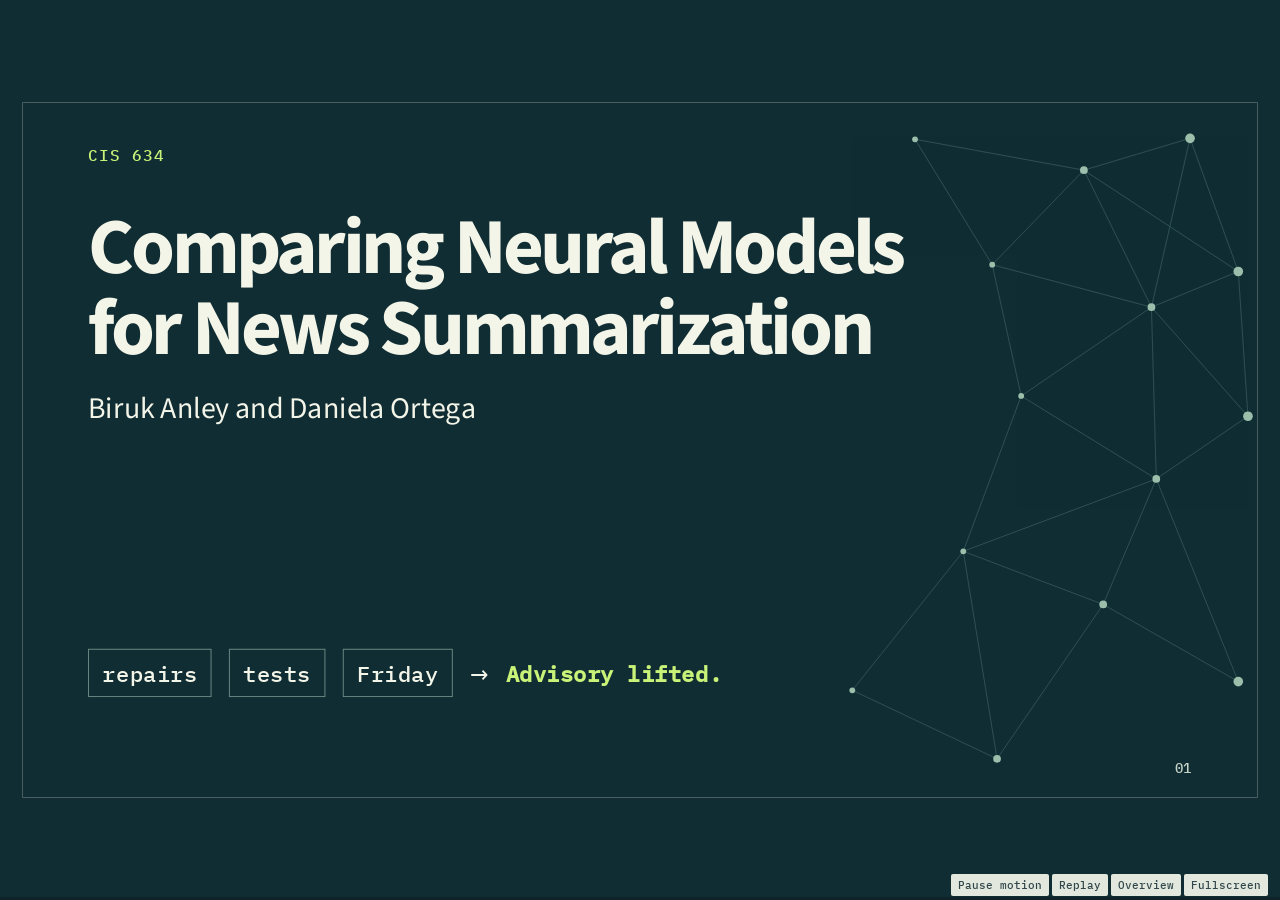
==== commit d284da47: "Add 250-article benchmark and revise presentation" ====
--- a/presentation/web/index.html
+++ b/presentation/web/index.html
@@ -11,9 +11,9 @@
   </head>
   <body>
     <main class="reveal">
-      <div class="slides">
+        <div class="slides">
         <section id="title" data-background-color="#112d34" aria-label="Comparing Neural Models for News Summarization">
-          <div class="slide dark cover">
+            <div class="slide dark cover">
             <svg class="network" viewBox="0 0 1280 720" aria-hidden="true">
               <g stroke="#537c77" stroke-width="1" fill="none" opacity=".46">
                 <path d="M925 38 L1100 70"/>
@@ -59,75 +59,103 @@
               <circle class="pulse" style="animation-delay:-0s" cx="860" cy="609" r="3" fill="#9bbfab"/>
               <circle class="pulse" style="animation-delay:-1s" cx="1010" cy="680" r="4" fill="#9bbfab"/>
             </svg>
-            <div class="foreground">
+              <div class="foreground">
               <div class="kicker">CIS 634</div>
               <h1>Comparing Neural Models<br>for News Summarization</h1>
               <p class="byline">Biruk Anley and Daniela Ortega</p>
             </div>
             <div class="tokenstrip"><i>repairs</i><i>tests</i><i>Friday</i><span>→</span><strong>Advisory lifted.</strong></div>
-            <footer><span>Fictional Riverton article · Illustrative compression</span><b>01</b></footer>
+            <footer><b>01</b></footer>
           </div>
         </section>
         <section id="goals" data-background-color="#f8f7ef" aria-label="What survives compression?">
-          <div class="slide">
+            <div class="slide">
             <div class="kicker">Research question</div>
             <h2>What survives compression?</h2>
             <p class="lead">Can a short summary preserve the news a reader came for?</p>
-            <div class="goals">
+              <div class="goals">
               <div><strong>Compare</strong><span>Recurrent and attention-based encoder–decoders.</span></div>
               <div><strong>Build</strong><span>One local interface for complete news articles.</span></div>
               <div><strong>Evaluate</strong><span>Reference overlap, a Lead-3 baseline and a close reading.</span></div>
             </div>
-            <footer><span>Project scope · released checkpoints</span><b>02</b></footer>
+            <footer><b>02</b></footer>
           </div>
         </section>
         <section id="data" data-background-color="#f8f7ef" aria-label="One article, one set of highlights">
-          <div class="slide">
+            <div class="slide">
             <div class="kicker">Corpus / CNN–DailyMail 3.0.0</div>
             <h2>One article, one set of highlights</h2>
-            <div class="metrics">
+              <div class="metrics">
               <div><strong>287,113</strong><span class="tag">training</span></div>
               <div><strong>13,368</strong><span class="tag">validation</span></div>
               <div><strong>11,490</strong><span class="tag">test</span></div>
             </div>
-            <div class="cols pair">
-              <div class="ruled">
+              <div class="cols pair">
+                <div class="ruled">
                 <div class="label">Article excerpt</div>
                 <blockquote>“A spokesman for the team cited &#x27;prior family commitments&#x27; as the reason Brady, 37, didn&#x27;t attend the ceremony.”</blockquote>
               </div>
-              <div class="ruled">
+                <div class="ruled">
                 <div class="label">Reference highlight</div>
                 <blockquote>“Brady cited &#x27;prior family commitments&#x27; in bowing out of meeting with Obama .”</blockquote>
               </div>
             </div>
-            <footer><span>[1] CNN/DailyMail · test row 10,476 · exact excerpts</span><b>03</b></footer>
-          </div>
-        </section>
-        <section id="preparation" data-background-color="#f8f7ef" aria-label="From article to model-ready input">
-          <div class="slide">
-            <div class="kicker">Input representation</div>
-            <h2>From article to model-ready input</h2>
-            <div class="prep"><strong>Release recipe</strong><span>OpenNMT training: Stanford PTB tokens, lowercase, first 400 source tokens and up to 100 target tokens.</span><strong>App inference</strong><span>NLTK Treebank + checkpoint word vocabulary, or the released case-preserving BPE / SentencePiece tokenizer.</span><strong>Evaluation</strong><span>Seed-42 test IDs + original highlights. Porter stemming applies during ROUGE scoring.</span></div>
-            <div class="example">
-              <div class="label">Earlier Riverton fixture · two tokenizer paths</div>
-              <p>Article &nbsp; “Riverton officials lifted a three-day boil-water advisory…”</p>
-              <div class="fragment" data-fragment-index="0">
-                <p>OpenNMT words &nbsp; <span class="mono">riverton · officials · lifted · a · three-day …</span></p>
-              </div>
-              <div class="fragment" data-fragment-index="1">
-                <p>→ Checkpoint word IDs + article-specific copy map → encoder input</p>
-              </div>
-              <div class="fragment" data-fragment-index="2">
-                <p>BART byte-level BPE → <span class="mono">[0, 32960, 1054, 503, 4639, 10, …]</span> + attention mask</p>
-              </div>
-            </div>
-            <footer><span>[2, 6, 7] OpenNMT recipe · app adapters · saved token and ID prefixes</span><b>04</b></footer>
-          </div>
-        </section>
-        <section id="lstm" data-background-color="#f8f7ef" aria-label="Memory moves one token at a time">
-          <div class="slide lstm">
-            <div class="kicker">Architecture / LSTM</div>
-            <h2>Memory moves one token at a time</h2>
+            <footer><b>03</b></footer>
+          </div>
+        </section>
+        <section id="preparation" data-background-color="#f8f7ef" aria-label="From article to model input">
+            <div class="slide lstm">
+            <div class="kicker">Preprocessing</div>
+            <h2>From article to model input</h2>
+            <svg class="schema" viewBox="0 0 1144 475" role="img" aria-label="Historical preparation, current inference and evaluation data flow">
+              <text x="0" y="22" class="svlabel">HISTORICAL TRAINING RECIPE</text>
+              <text x="0" y="59" class="hint">Stanford PTB → lowercase → released vocabulary · source 400 / target 100</text>
+              <text x="0" y="109" class="svlabel">CURRENT APP INPUT  /  LSTM + TRANSFORMER</text>
+              <rect x="0" y="128" width="200" height="74" rx="4" class="node tint"/>
+              <text x="16" y="157" class="heavy">Article text</text>
+              <text x="16" y="185" class="hint">quote normalization</text>
+              <g class="fragment" data-fragment-index="0">
+                <path d="M202 165 L233 165 m-9 -5 l9 5 -9 5" class="wire"/>
+                <rect x="236" y="128" width="200" height="74" rx="4" class="node tint"/>
+                <text x="252" y="157" class="heavy">Word tokens</text>
+                <text x="252" y="185" class="hint">NLTK Treebank</text>
+                <text x="0" y="233" class="svlabel">WORKED EXAMPLE / EARLIER FICTIONAL FIXTURE</text>
+                <text x="0" y="262" class="heavy">“Riverton officials lifted…”</text>
+                <g class="travel">
+                  <text x="395" y="262" class="heavy">riverton · officials · lifted</text>
+                </g>
+                <path d="M344 254 L379 254 m-9 -5 l9 5 -9 5" class="wire"/>
+              </g>
+              <g class="fragment" data-fragment-index="1">
+                <path d="M438 165 L469 165 m-9 -5 l9 5 -9 5" class="wire"/>
+                <rect x="472" y="128" width="200" height="74" rx="4" class="node tint"/>
+                <text x="488" y="157" class="heavy">Existing vocab</text>
+                <text x="488" y="185" class="hint">word + copy map</text>
+                <text x="0" y="310" class="hint">Illustrative word IDs: [81, 410, 92] + article-specific source map</text>
+              </g>
+              <g class="fragment" data-fragment-index="2">
+                <path d="M674 165 L705 165 m-9 -5 l9 5 -9 5" class="wire"/>
+                <rect x="708" y="128" width="200" height="74" rx="4" class="node tint"/>
+                <text x="724" y="157" class="heavy">Input tensors</text>
+                <text x="724" y="185" class="hint">torchtext · batch of 1</text>
+                <path d="M910 165 L941 165 m-9 -5 l9 5 -9 5" class="wire"/>
+                <rect x="944" y="128" width="200" height="74" rx="4" class="node tint"/>
+                <text x="960" y="157" class="heavy">Model</text>
+                <text x="960" y="185" class="hint">LSTM / Transformer</text>
+                <text x="0" y="359" class="hint">Saved BART input prefix: [0, 32960, 1054, 503, 4639, 10, …] + mask</text>
+              </g>
+              <g class="fragment" data-fragment-index="3">
+                <text x="0" y="419" class="svlabel">EVALUATION DATA HANDLING</text>
+                <text x="0" y="455" class="hint">Article + original highlights → frozen IDs → SHA-256 text verification → ROUGE</text>
+              </g>
+            </svg>
+            <footer><b>04</b></footer>
+          </div>
+        </section>
+        <section id="lstm" data-background-color="#f8f7ef" aria-label="LSTM">
+            <div class="slide lstm">
+            <div class="kicker">Architecture / Illustrative activity</div>
+            <h2>LSTM</h2>
             <svg class="schema" viewBox="0 0 1144 430" role="img" aria-label="Two encoder directions, one decoder direction, source attention and copy">
               <text x="0" y="21" class="svlabel" text-anchor="start">SOURCE  /  BIDIRECTIONAL ENCODER</text>
               <text x="650" y="21" class="svlabel" text-anchor="start">SUMMARY  /  ONE-WAY DECODER</text>
@@ -194,20 +222,20 @@
               </g>
             </svg>
             <p class="fine">43M parameters · 128-d embeddings · 512-d hidden state · 1 encoder + 1 decoder layer</p>
-            <footer><span>[2, 3] Verified OpenNMT checkpoint · Illustrative token activity and attention</span><b>05</b></footer>
+            <footer><b>05</b></footer>
           </div>
         </section>
         <section id="lstm-tradeoffs" data-background-color="#f8f7ef" aria-label="LSTM in practice">
-          <div class="slide lstm">
+            <div class="slide lstm">
             <div class="kicker">Architecture / LSTM</div>
             <h2>LSTM in practice</h2>
-            <div class="contrast">
-              <div class="underline">
+              <div class="contrast">
+                <div class="underline">
                 <div class="bigtype">43M</div>
                 <div class="label">parameters</div>
                 <p class="small spaced">Our smallest checkpoint. The encoder reads in both directions; the summary grows in one.</p>
               </div>
-              <div>
+                <div>
                 <article>
                   <h3>A route back to names</h3>
                   <p>Attention and copying let the decoder reuse words from the article.</p>
@@ -218,13 +246,13 @@
                 </article>
               </div>
             </div>
-            <footer><span>[2, 3] OpenNMT release · latest Riverton diagnosis</span><b>06</b></footer>
-          </div>
-        </section>
-        <section id="transformer" data-background-color="#f8f7ef" aria-label="Source words can attend in parallel">
-          <div class="slide transformer">
-            <div class="kicker">Architecture / Transformer</div>
-            <h2>Source words can attend in parallel</h2>
+            <footer><b>06</b></footer>
+          </div>
+        </section>
+        <section id="transformer" data-background-color="#f8f7ef" aria-label="Transformer">
+            <div class="slide transformer">
+            <div class="kicker">Architecture / Illustrative activity</div>
+            <h2>Transformer</h2>
             <svg class="schema" viewBox="0 0 1144 437" role="img" aria-label="Parallel source, causal decoder, cross-attention and next token">
               <text x="0" y="21" class="svlabel" text-anchor="start">ARTICLE POSITIONS  /  PARALLEL</text>
               <text x="650" y="21" class="svlabel" text-anchor="start">SUMMARY POSITIONS  /  AUTOREGRESSIVE</text>
@@ -276,20 +304,20 @@
               </g>
             </svg>
             <p class="fine">81M parameters · 8 heads · 512-d states · 2,048-d feed-forward layers</p>
-            <footer><span>[2, 4] Verified OpenNMT checkpoint · Illustrative token activity and attention</span><b>07</b></footer>
+            <footer><b>07</b></footer>
           </div>
         </section>
         <section id="transformer-tradeoffs" data-background-color="#f8f7ef" aria-label="Transformer in practice">
-          <div class="slide transformer">
+            <div class="slide transformer">
             <div class="kicker">Architecture / Transformer</div>
             <h2>Transformer in practice</h2>
-            <div class="contrast">
-              <div class="underline">
+              <div class="contrast">
+                <div class="underline">
                 <div class="bigtype">81M</div>
                 <div class="label">parameters</div>
                 <p class="small spaced">Source positions share information within each encoder layer.</p>
               </div>
-              <div>
+                <div>
                 <article>
                   <h3>Reach across a sentence</h3>
                   <p>Self-attention can connect a name with a distant action. All source positions in a layer can run together.</p>
@@ -300,11 +328,11 @@
                 </article>
               </div>
             </div>
-            <footer><span>[2, 4] OpenNMT release · Vaswani et al. (2017)</span><b>08</b></footer>
+            <footer><b>08</b></footer>
           </div>
         </section>
         <section id="pipeline" data-background-color="#f8f7ef" aria-label="Where a long article goes">
-          <div class="slide">
+            <div class="slide">
             <div class="kicker">Application / full-article mode</div>
             <h2>Where a long article goes</h2>
             <svg class="schema" viewBox="0 0 1144 458" role="img" aria-label="Capacity check with direct and chunked paths, generation, merge and bounded consolidation">
@@ -349,20 +377,20 @@
                 <text x="0" y="448" class="heavy" text-anchor="start">Source spans are checked. What the summary preserves still needs a reader.</text>
               </g>
             </svg>
-            <footer><span>Application implementation · natural-checkpoint-v1</span><b>09</b></footer>
+            <footer><b>09</b></footer>
           </div>
         </section>
         <section id="protocol" data-background-color="#f8f7ef" aria-label="Two ways to hold the input fixed">
-          <div class="slide">
+            <div class="slide">
             <div class="kicker">Evaluation / frozen sample</div>
             <h2>Two ways to hold the input fixed</h2>
-            <div class="contrast">
-              <div class="underline">
-                <div class="bigtype">50</div>
+              <div class="contrast">
+                <div class="underline">
+                <div class="bigtype">250</div>
                 <div class="label">fixed test articles</div>
                 <p class="small spaced">Same IDs, highlights and systems on both tracks.</p>
               </div>
-              <div>
+                <div>
                 <article>
                   <h3>Full article</h3>
                   <p>Each system receives the original article. The app handles model-specific capacity.</p>
@@ -374,68 +402,68 @@
               </div>
             </div>
             <div class="callout">ROUGE F1 × 100 measures reference overlap. Lead-3 extracts the first three sentences.</div>
-            <footer><span>[1, 5] Seed 42 · saved pilot50 protocol</span><b>10</b></footer>
-          </div>
-        </section>
-        <section id="core" data-background-color="#f8f7ef" aria-label="A simple lead is hard to beat">
-          <div class="slide">
-            <div class="kicker">Results / full article</div>
-            <h2>A simple lead is hard to beat</h2>
+            <footer><b>10</b></footer>
+          </div>
+        </section>
+        <section id="core" data-background-color="#f8f7ef" aria-label="LSTM, Transformer and Lead-3">
+            <div class="slide">
+            <div class="kicker">Results / 250 full articles</div>
+            <h2>LSTM, Transformer and Lead-3</h2>
             <div class="label">Bars show unigram overlap (R-1) · all scores are ROUGE F1 × 100</div>
-            <div class="chart">
-              <div class="axis"><span class="tag">System</span>
+              <div class="chart">
+                <div class="axis"><span class="tag">System</span>
                 <div><span>0</span><span>10</span><span>20</span><span>30</span><span>40</span><span>50</span></div>
                 <span class="metric-head">R-1</span>
                 <span class="metric-head">R-2</span>
                 <span class="metric-head">R-L</span>
                 <span class="metric-head">R-Lsum</span>
               </div>
-              <div class="chartline lstm"><strong>LSTM</strong>
-                <div class="rail">
-                  <div class="bar" style="width:81.903504%"></div>
+                <div class="chartline lstm"><strong>LSTM</strong>
+                  <div class="rail">
+                  <div class="bar" style="width:78.348526%"></div>
                 </div>
-                <output>40.95</output>
-                <span class="score">20.34</span>
-                <span class="score">28.71</span>
-                <span class="score">38.22</span>
-              </div>
-              <div class="chartline transformer fragment" data-fragment-index="0"><strong>Transformer</strong>
-                <div class="rail">
-                  <div class="bar" style="width:77.501074%"></div>
+                <output>39.17</output>
+                <span class="score">17.60</span>
+                <span class="score">26.56</span>
+                <span class="score">36.21</span>
+              </div>
+                <div class="chartline transformer fragment" data-fragment-index="0"><strong>Transformer</strong>
+                  <div class="rail">
+                  <div class="bar" style="width:76.500558%"></div>
                 </div>
-                <output>38.75</output>
-                <span class="score">17.35</span>
-                <span class="score">26.99</span>
-                <span class="score">36.09</span>
-              </div>
-              <div class="chartline lead-3 fragment" data-fragment-index="1"><strong>Lead-3</strong>
-                <div class="rail">
-                  <div class="bar" style="width:80.726233%"></div>
+                <output>38.25</output>
+                <span class="score">16.35</span>
+                <span class="score">26.02</span>
+                <span class="score">35.37</span>
+              </div>
+                <div class="chartline lead-3 fragment" data-fragment-index="1"><strong>Lead-3</strong>
+                  <div class="rail">
+                  <div class="bar" style="width:82.649383%"></div>
                 </div>
-                <output>40.36</output>
-                <span class="score">18.28</span>
-                <span class="score">24.91</span>
-                <span class="score">36.30</span>
-              </div>
-            </div>
-            <div class="fragment" data-fragment-index="2">
-              <div class="callout">Lead-3 scored 40.36, between the LSTM and Transformer on unigram overlap.</div>
-            </div>
-            <footer><span>[5] Frozen full-article sample · 50 articles per system</span><b>11</b></footer>
+                <output>41.32</output>
+                <span class="score">18.24</span>
+                <span class="score">25.48</span>
+                <span class="score">37.14</span>
+              </div>
+            </div>
+              <div class="fragment" data-fragment-index="2">
+              <div class="callout">250 articles · LSTM 39.17 · Transformer 38.25 · Lead-3 41.32 on ROUGE-1</div>
+            </div>
+            <footer><b>11</b></footer>
           </div>
         </section>
         <section id="pretraining" data-background-color="#f8f7ef" aria-label="What did the larger models learn first?">
-          <div class="slide">
+            <div class="slide">
             <div class="kicker">Context / pretrained systems</div>
             <h2>What did the larger models learn first?</h2>
-            <div class="cols compare">
-              <div class="bart underline">
+              <div class="cols compare">
+                <div class="bart underline">
                 <h3>BART</h3>
                 <div class="label">406M learned parameters</div>
                 <p class="lead">Reconstruct damaged text.</p>
                 <p class="small">Broad denoising pretraining, followed by CNN/DailyMail fine-tuning.</p>
               </div>
-              <div class="pegasus underline">
+                <div class="pegasus underline">
                 <h3>PEGASUS</h3>
                 <div class="label">569M learned parameters</div>
                 <p class="lead">Predict missing sentences.</p>
@@ -443,121 +471,125 @@
               </div>
             </div>
             <div class="callout">These released systems differ in size, pretraining, tokenization and decoding.</div>
-            <footer><span>[6, 7] Lewis et al. (2020) · Zhang et al. (2020) · released checkpoint cards</span><b>12</b></footer>
+            <footer><b>12</b></footer>
           </div>
         </section>
         <section id="expanded" data-background-color="#f8f7ef" aria-label="The same articles, two more systems">
-          <div class="slide">
-            <div class="kicker">Results / full article</div>
+            <div class="slide">
+            <div class="kicker">Results / 250 full articles</div>
             <h2>The same articles, two more systems</h2>
             <div class="label">Bars show unigram overlap (R-1) · all scores are ROUGE F1 × 100</div>
-            <div class="chart">
-              <div class="axis"><span class="tag">System</span>
+              <div class="chart">
+                <div class="axis"><span class="tag">System</span>
                 <div><span>0</span><span>10</span><span>20</span><span>30</span><span>40</span><span>50</span></div>
                 <span class="metric-head">R-1</span>
                 <span class="metric-head">R-2</span>
                 <span class="metric-head">R-L</span>
                 <span class="metric-head">R-Lsum</span>
               </div>
-              <div class="chartline lstm"><strong>LSTM</strong>
-                <div class="rail">
-                  <div class="bar" style="width:81.903504%"></div>
+                <div class="chartline lstm"><strong>LSTM</strong>
+                  <div class="rail">
+                  <div class="bar" style="width:78.348526%"></div>
                 </div>
-                <output>40.95</output>
-                <span class="score">20.34</span>
-                <span class="score">28.71</span>
-                <span class="score">38.22</span>
-              </div>
-              <div class="chartline transformer"><strong>Transformer</strong>
-                <div class="rail">
-                  <div class="bar" style="width:77.501074%"></div>
+                <output>39.17</output>
+                <span class="score">17.60</span>
+                <span class="score">26.56</span>
+                <span class="score">36.21</span>
+              </div>
+                <div class="chartline transformer"><strong>Transformer</strong>
+                  <div class="rail">
+                  <div class="bar" style="width:76.500558%"></div>
                 </div>
-                <output>38.75</output>
-                <span class="score">17.35</span>
-                <span class="score">26.99</span>
-                <span class="score">36.09</span>
-              </div>
-              <div class="chartline lead-3"><strong>Lead-3</strong>
-                <div class="rail">
-                  <div class="bar" style="width:80.726233%"></div>
+                <output>38.25</output>
+                <span class="score">16.35</span>
+                <span class="score">26.02</span>
+                <span class="score">35.37</span>
+              </div>
+                <div class="chartline lead-3"><strong>Lead-3</strong>
+                  <div class="rail">
+                  <div class="bar" style="width:82.649383%"></div>
                 </div>
-                <output>40.36</output>
-                <span class="score">18.28</span>
-                <span class="score">24.91</span>
-                <span class="score">36.30</span>
-              </div>
-              <div class="chartline bart fragment" data-fragment-index="0"><strong>BART</strong>
-                <div class="rail">
-                  <div class="bar" style="width:90.416844%"></div>
+                <output>41.32</output>
+                <span class="score">18.24</span>
+                <span class="score">25.48</span>
+                <span class="score">37.14</span>
+              </div>
+                <div class="chartline bart fragment" data-fragment-index="0"><strong>BART</strong>
+                  <div class="rail">
+                  <div class="bar" style="width:86.509105%"></div>
                 </div>
-                <output>45.21</output>
-                <span class="score">22.50</span>
-                <span class="score">30.88</span>
-                <span class="score">42.73</span>
-              </div>
-              <div class="chartline pegasus fragment" data-fragment-index="1"><strong>PEGASUS</strong>
-                <div class="rail">
-                  <div class="bar" style="width:87.615003%"></div>
+                <output>43.25</output>
+                <span class="score">20.30</span>
+                <span class="score">29.24</span>
+                <span class="score">40.47</span>
+              </div>
+                <div class="chartline pegasus fragment" data-fragment-index="1"><strong>PEGASUS</strong>
+                  <div class="rail">
+                  <div class="bar" style="width:84.297282%"></div>
                 </div>
-                <output>43.81</output>
-                <span class="score">22.43</span>
-                <span class="score">30.92</span>
-                <span class="score">40.91</span>
-              </div>
-            </div>
-            <div class="fragment" data-fragment-index="2">
-              <p class="readout">BART led ROUGE-1, ROUGE-2 and ROUGE-Lsum. PEGASUS led ROUGE-L.</p>
-            </div>
-            <footer><span>[5] Frozen full-article sample · same axis and references</span><b>13</b></footer>
-          </div>
-        </section>
-        <section id="reading" data-background-color="#f8f7ef" aria-label="What overlap leaves open">
-          <div class="slide">
-            <div class="kicker">Close reading / Riverton</div>
-            <h2>What overlap leaves open</h2>
-            <p class="lead">Did residents still need to boil their water?</p>
-            <div class="cols compare spaced">
-              <div class="bart underline">
-                <h3>BART</h3>
-                <blockquote>“Two consecutive rounds of testing found no harmful bacteria.”</blockquote>
-                <p class="small">Includes the tests. Omits the lifting.</p>
-              </div>
-              <div class="pegasus underline">
-                <h3>PEGASUS</h3>
-                <blockquote>“Riverton officials lifted a boil-water advisory Friday morning.”</blockquote>
-                <p class="small">Includes the lifting. Omits the repair and test evidence.</p>
-              </div>
-            </div>
-            <div class="callout">Both processed the same 315-word fictional article in one pass.</div>
-            <footer><span>Latest reproduced laptop outputs · exact excerpts · fictional article</span><b>14</b></footer>
+                <output>42.15</output>
+                <span class="score">19.64</span>
+                <span class="score">28.79</span>
+                <span class="score">39.21</span>
+              </div>
+            </div>
+              <div class="fragment" data-fragment-index="2">
+              <p class="readout">Metric leaders on 250 articles · BART leads R-1, R-2, R-L, R-Lsum</p>
+            </div>
+            <footer><b>13</b></footer>
           </div>
         </section>
         <section id="demo" data-background-color="#112d34" aria-label="Live Demo">
-          <div class="slide dark demo">
+            <div class="slide dark demo">
             <h2>Live Demo</h2>
-            <footer><span></span><b>15</b></footer>
-          </div>
-        </section>
-        <section id="conclusion" data-background-color="#f8f7ef" aria-label="Read the summary against the story">
-          <div class="slide">
-            <div class="kicker">Conclusion</div>
-            <h2>Read the summary against the story</h2>
-            <p class="bigquote">A useful summary tells the reader <strong>what changed</strong> and <strong>what supports it.</strong></p>
-            <div class="cols">
-              <div class="ruled">
-                <div class="label">What we measured</div>
-                <p>Four released systems and Lead-3 on the same 50 articles. BART led three of four full-article overlap metrics.</p>
-              </div>
-              <div class="ruled">
-                <div class="label">What to check next</div>
-                <p>Have readers verify events, relationships and evidence against the source on fresh articles.</p>
-              </div>
-            </div>
-            <footer><span>Frozen benchmark · Riverton close reading</span><b>16</b></footer>
+            <footer><b>14</b></footer>
+          </div>
+        </section>
+        <section id="conclusion" data-background-color="#f8f7ef" aria-label="What we learned">
+            <div class="slide ">
+            <div class="kicker">Findings</div>
+            <h2>What we learned</h2>
+              <div class="learning">
+              <p class="lead">BART leads R-1, R-2, R-L, R-Lsum.</p>
+              <p>Measured on the same 250 articles, using full original highlights.</p>
+              <p class="learning-item">Fluent summaries can omit the main event.</p>
+              <p class="learning-item">Content selection can fail with attention and copying.</p>
+              <p class="learning-item">Processing every source span can still lose important facts.</p>
+              <p class="learning-item">ROUGE and source-based reading examine different aspects of quality.</p>
+            </div>
+            <footer><b>15</b></footer>
+          </div>
+        </section>
+        <section id="attempts" data-background-color="#f8f7ef" aria-label="What we tried—and why we changed it">
+            <div class="slide attempts">
+            <div class="kicker">Engineering lessons</div>
+            <h2>What we tried—and why we changed it</h2>
+            <div class="attempt-head"><span>Attempt</span><span>Observation</span><span>Decision</span></div>
+              <div class="attempt-row fragment" data-fragment-index="0">
+              <div>Length targets</div>
+              <div>Early EOS and similar outputs across targets.</div>
+              <div>Removed the selector. Use natural checkpoint EOS.</div>
+            </div>
+              <div class="attempt-row fragment" data-fragment-index="1">
+              <div>Repeated consolidation</div>
+              <div>Extra passes could over-compress useful content.</div>
+              <div>Return a fitting merge directly.</div>
+            </div>
+              <div class="attempt-row fragment" data-fragment-index="2">
+              <div>400-token hard limit</div>
+              <div>Treating 400 as capacity caused extra chunking.</div>
+              <div>Use a guarded 1,024-token app window.</div>
+            </div>
+              <div class="attempt-row fragment" data-fragment-index="3">
+              <div>Shared decoding overrides</div>
+              <div>One shared profile changed native behavior.</div>
+              <div>Restore model-specific search settings.</div>
+            </div>
+            <footer><b>16</b></footer>
           </div>
         </section>
         <section id="full_article" data-background-color="#f8f7ef" aria-label="Full-article results">
-          <div class="slide">
+            <div class="slide">
             <div class="kicker">Appendix / benchmark</div>
             <h2>Full-article results</h2>
             <p class="small">Original articles, model-specific processing windows.</p>
@@ -576,57 +608,57 @@
               <tbody>
                 <tr class="lstm">
                   <td>LSTM</td>
-                  <td>40.95</td>
-                  <td>20.34</td>
-                  <td>28.71</td>
-                  <td>38.22</td>
-                  <td>54.98</td>
-                  <td>50 / 0</td>
+                  <td>39.17</td>
+                  <td>17.60</td>
+                  <td>26.56</td>
+                  <td>36.21</td>
+                  <td>57.24</td>
+                  <td>250 / 0</td>
                 </tr>
                 <tr class="transformer">
                   <td>Transformer</td>
-                  <td>38.75</td>
-                  <td>17.35</td>
-                  <td>26.99</td>
-                  <td>36.09</td>
-                  <td>47.42</td>
-                  <td>50 / 0</td>
+                  <td>38.25</td>
+                  <td>16.35</td>
+                  <td>26.02</td>
+                  <td>35.37</td>
+                  <td>50.20</td>
+                  <td>250 / 0</td>
                 </tr>
                 <tr class="lead-3">
                   <td>Lead-3</td>
-                  <td>40.36</td>
-                  <td>18.28</td>
-                  <td>24.91</td>
-                  <td>36.30</td>
-                  <td>74.44</td>
-                  <td>50 / 0</td>
+                  <td>41.32</td>
+                  <td>18.24</td>
+                  <td>25.48</td>
+                  <td>37.14</td>
+                  <td>75.80</td>
+                  <td>250 / 0</td>
                 </tr>
                 <tr class="bart">
                   <td>BART</td>
-                  <td>45.21</td>
-                  <td>22.50</td>
-                  <td>30.88</td>
-                  <td>42.73</td>
-                  <td>77.36</td>
-                  <td>50 / 0</td>
+                  <td>43.25</td>
+                  <td>20.30</td>
+                  <td>29.24</td>
+                  <td>40.47</td>
+                  <td>78.37</td>
+                  <td>250 / 0</td>
                 </tr>
                 <tr class="pegasus">
                   <td>PEGASUS</td>
-                  <td>43.81</td>
-                  <td>22.43</td>
-                  <td>30.92</td>
-                  <td>40.91</td>
-                  <td>68.86</td>
-                  <td>50 / 0</td>
+                  <td>42.15</td>
+                  <td>19.64</td>
+                  <td>28.79</td>
+                  <td>39.21</td>
+                  <td>71.50</td>
+                  <td>250 / 0</td>
                 </tr>
               </tbody>
             </table>
             <p class="fine">R-1 / R-2: unigram / bigram overlap. R-L: longest common subsequence. R-Lsum: sentence-aware union of subsequences. All scores are F1 × 100.</p>
-            <footer><span>[5] Frozen pilot50 results · original highlights · Porter stemming</span><b>17</b></footer>
+            <footer><b>17</b></footer>
           </div>
         </section>
         <section id="common_input" data-background-color="#f8f7ef" aria-label="Shared-prefix results">
-          <div class="slide">
+            <div class="slide">
             <div class="kicker">Appendix / benchmark</div>
             <h2>Shared-prefix results</h2>
             <p class="small">Same prefix for every system: ≤400 OpenNMT tokens and within both HF tokenizers’ capacities.</p>
@@ -645,57 +677,57 @@
               <tbody>
                 <tr class="lstm">
                   <td>LSTM</td>
-                  <td>38.14</td>
-                  <td>18.33</td>
-                  <td>26.82</td>
-                  <td>35.53</td>
-                  <td>50.20</td>
-                  <td>50 / 0</td>
+                  <td>38.72</td>
+                  <td>17.38</td>
+                  <td>26.62</td>
+                  <td>35.81</td>
+                  <td>48.69</td>
+                  <td>250 / 0</td>
                 </tr>
                 <tr class="transformer">
                   <td>Transformer</td>
-                  <td>39.09</td>
-                  <td>18.61</td>
-                  <td>28.18</td>
-                  <td>35.95</td>
-                  <td>46.70</td>
-                  <td>50 / 0</td>
+                  <td>38.59</td>
+                  <td>17.14</td>
+                  <td>26.64</td>
+                  <td>35.42</td>
+                  <td>45.96</td>
+                  <td>250 / 0</td>
                 </tr>
                 <tr class="lead-3">
                   <td>Lead-3</td>
-                  <td>40.36</td>
-                  <td>18.28</td>
-                  <td>24.91</td>
-                  <td>36.30</td>
-                  <td>74.44</td>
-                  <td>50 / 0</td>
+                  <td>41.32</td>
+                  <td>18.24</td>
+                  <td>25.48</td>
+                  <td>37.14</td>
+                  <td>75.80</td>
+                  <td>250 / 0</td>
                 </tr>
                 <tr class="bart">
                   <td>BART</td>
-                  <td>43.83</td>
-                  <td>20.71</td>
-                  <td>30.37</td>
-                  <td>40.73</td>
-                  <td>62.48</td>
-                  <td>50 / 0</td>
+                  <td>43.64</td>
+                  <td>20.40</td>
+                  <td>29.77</td>
+                  <td>40.53</td>
+                  <td>59.12</td>
+                  <td>250 / 0</td>
                 </tr>
                 <tr class="pegasus">
                   <td>PEGASUS</td>
-                  <td>42.59</td>
-                  <td>21.34</td>
-                  <td>30.24</td>
-                  <td>39.88</td>
-                  <td>53.86</td>
-                  <td>50 / 0</td>
+                  <td>42.62</td>
+                  <td>19.99</td>
+                  <td>29.54</td>
+                  <td>39.72</td>
+                  <td>54.47</td>
+                  <td>250 / 0</td>
                 </tr>
               </tbody>
             </table>
             <p class="fine">R-1 / R-2: unigram / bigram overlap. R-L: longest common subsequence. R-Lsum: sentence-aware union of subsequences. All scores are F1 × 100.</p>
-            <footer><span>[5] Frozen pilot50 results · original highlights · Porter stemming</span><b>18</b></footer>
+            <footer><b>18</b></footer>
           </div>
         </section>
         <section id="open-config" data-background-color="#f8f7ef" aria-label="Released OpenNMT checkpoints">
-          <div class="slide">
+            <div class="slide">
             <div class="kicker">Appendix / provenance</div>
             <h2>Released OpenNMT checkpoints</h2>
             <table class="tight">
@@ -735,11 +767,11 @@
               </tbody>
             </table>
             <p class="small">OpenNMT-py 0.2.1 · original download hashes recorded; inference-copy tensors and vocabularies verified.</p>
-            <footer><span>[2] OpenNMT release · checkpoint manifest · model verification</span><b>19</b></footer>
+            <footer><b>19</b></footer>
           </div>
         </section>
         <section id="hf-config" data-background-color="#f8f7ef" aria-label="Released pretrained checkpoints">
-          <div class="slide">
+            <div class="slide">
             <div class="kicker">Appendix / provenance</div>
             <h2>Released pretrained checkpoints</h2>
             <table class="tight">
@@ -779,11 +811,11 @@
               </tbody>
             </table>
             <p class="small">Both use 1,024-d states and a 1,024-position input limit including special tokens. PEGASUS learned count excludes fixed tables.</p>
-            <footer><span>[6, 7] Release cards · pinned HF manifest · model verification</span><b>20</b></footer>
+            <footer><b>20</b></footer>
           </div>
         </section>
         <section id="search" data-background-color="#f8f7ef" aria-label="How decoding stops">
-          <div class="slide">
+            <div class="slide">
             <div class="kicker">Appendix / generation</div>
             <h2>How decoding stops</h2>
             <table class="tight">
@@ -828,110 +860,110 @@
               </tbody>
             </table>
             <p class="fine">Natural EOS, deterministic search. Short inputs lower the minimum. Missing EOS permits bounded retries. ¹ OpenNMT exempts the period and sentence tags; summary coverage penalty β = 5 is a beam-search setting.</p>
-            <footer><span>natural-checkpoint-v1 · current adapters and pinned OpenNMT recipe</span><b>21</b></footer>
+            <footer><b>21</b></footer>
           </div>
         </section>
         <section id="history" data-background-color="#f8f7ef" aria-label="Why the length selector disappeared">
-          <div class="slide">
+            <div class="slide">
             <div class="kicker">Appendix / experiments</div>
             <h2>Why the length selector disappeared</h2>
-            <div class="goals">
+              <div class="goals">
               <div><strong>Length targets</strong><span>Short / Medium / Detailed and percentage goals were implementable. Early stopping and similar outputs made the targets unreliable.</span></div>
               <div><strong>Natural EOS</strong><span>The demo uses each checkpoint’s search profile. The older length API remains experimental.</span></div>
               <div><strong>Consolidation</strong><span>Fitting articles take one pass. A fitting merge avoids another lossy compression step.</span></div>
             </div>
-            <footer><span>Development records · quality regression · current processing policy</span><b>22</b></footer>
+            <footer><b>22</b></footer>
           </div>
         </section>
         <section id="chunk-policy" data-background-color="#f8f7ef" aria-label="When a merge still exceeds capacity">
-          <div class="slide">
+            <div class="slide">
             <div class="kicker">Appendix / application</div>
             <h2>When a merge still exceeds capacity</h2>
-            <div class="goals">
+              <div class="goals">
               <div><strong>Split</strong><span>Pack sentence spans within the selected tokenizer’s window. Split oversized sentences and track all original spans.</span></div>
               <div><strong>Reduce</strong><span>Generate, merge in source order and remove exact repeated sentences. Re-plan an oversized merge.</span></div>
               <div><strong>Bound</strong><span>Require progress in words and tokens. Work and depth guards stop an unsuccessful request with a clear error.</span></div>
             </div>
-            <footer><span>Full-article implementation · up to 4 consolidation passes · 96 model calls per request</span><b>23</b></footer>
+            <footer><b>23</b></footer>
           </div>
         </section>
         <section id="saved-lstm" data-background-color="#f8f7ef" aria-label="LSTM on Riverton">
-          <div class="slide lstm">
-            <div class="kicker">Appendix / saved Riverton output</div>
+            <div class="slide lstm">
+            <div class="kicker">Appendix / fictional Riverton output</div>
             <h2>LSTM on Riverton</h2>
             <div class="label">359 input · 54 output tokens · one pass · EOS</div>
             <blockquote class="fullquote">the advisory had affected 18,000 residents since tuesday. water pressure dropped across several neighborhoods, creating a risk that contaminants could enter the distribution system. two schools closed wednesday because they could not provide sufficient drinking water, but reopened thursday after bottled supplies arrived.</blockquote>
-            <footer><span>Latest fictional article · complete reproduced display text</span><b>24</b></footer>
+            <footer><b>24</b></footer>
           </div>
         </section>
         <section id="saved-transformer" data-background-color="#f8f7ef" aria-label="Transformer on Riverton">
-          <div class="slide transformer">
-            <div class="kicker">Appendix / saved Riverton output</div>
+            <div class="slide transformer">
+            <div class="kicker">Appendix / fictional Riverton output</div>
             <h2>Transformer on Riverton</h2>
             <div class="label">359 input · 45 output tokens · one pass · EOS</div>
             <blockquote class="fullquote">the advisory had affected approximately 18,000 residents since tuesday. water pressure dropped across several neighborhoods, creating a risk that contaminants could enter the distribution system. the town will cover the expense through its emergency reserve.</blockquote>
-            <footer><span>Latest fictional article · complete reproduced display text</span><b>25</b></footer>
+            <footer><b>25</b></footer>
           </div>
         </section>
         <section id="saved-bart" data-background-color="#f8f7ef" aria-label="BART on Riverton">
-          <div class="slide bart">
-            <div class="kicker">Appendix / saved Riverton output</div>
+            <div class="slide bart">
+            <div class="kicker">Appendix / fictional Riverton output</div>
             <h2>BART on Riverton</h2>
             <div class="label">405 input · 59 output tokens · one pass · EOS</div>
             <blockquote class="fullquote">A control valve failed during maintenance at the town’s main pumping station. Water pressure dropped across several neighborhoods, creating a risk that contaminants could enter the distribution system. Officials said the advisory was precautionary; contamination had not been confirmed. Two consecutive rounds of testing found no harmful bacteria.</blockquote>
-            <footer><span>Latest fictional article · complete reproduced display text</span><b>26</b></footer>
+            <footer><b>26</b></footer>
           </div>
         </section>
         <section id="saved-pegasus" data-background-color="#f8f7ef" aria-label="PEGASUS on Riverton">
-          <div class="slide pegasus">
-            <div class="kicker">Appendix / saved Riverton output</div>
+            <div class="slide pegasus">
+            <div class="kicker">Appendix / fictional Riverton output</div>
             <h2>PEGASUS on Riverton</h2>
             <div class="label">368 input · 46 output tokens · one pass · EOS</div>
             <blockquote class="fullquote">Riverton officials lifted a boil-water advisory Friday morning. The advisory had affected approximately 18,000 residents since Tuesday. The disruption began when a control valve failed during maintenance at the town’s main pumping station.</blockquote>
-            <footer><span>Latest fictional article · complete reproduced display text</span><b>27</b></footer>
+            <footer><b>27</b></footer>
           </div>
         </section>
         <section id="incident" data-background-color="#f8f7ef" aria-label="The duplicate display remains unresolved">
-          <div class="slide">
+            <div class="slide">
             <div class="kicker">Appendix / diagnosis</div>
             <h2>The duplicate display remains unresolved</h2>
-            <div class="goals">
+              <div class="goals">
               <div><strong>Reported</strong><span>The original LSTM and Transformer display strings were identical. Both matched the reproduced Transformer text.</span></div>
               <div><strong>Reproduced</strong><span>Direct, pipeline and fresh Gradio checks returned a distinct LSTM summary about the schools.</span></div>
               <div><strong>Unknown</strong><span>The original selected value and response were never captured together. The cause remains open.</span></div>
             </div>
-            <footer><span>Laptop model diagnosis · latest Riverton article</span><b>28</b></footer>
+            <footer><b>28</b></footer>
           </div>
         </section>
         <section id="references" data-background-color="#f8f7ef" aria-label="Data, models and the overlap measure">
-          <div class="slide">
+            <div class="slide">
             <div class="kicker">References / data and methods</div>
             <h2>Data, models and the overlap measure</h2>
-            <div class="refs">
+              <div class="refs">
               <p>[1] Hermann et al. (2015), <i>Teaching Machines to Read and Comprehend.</i> NeurIPS. CNN/DailyMail 3.0.0 dataset card and Nallapati et al. (2016), CoNLL.</p>
               <p>[2] OpenNMT-py 0.2.1, <i>Summarization</i> recipe and released CNN/DailyMail LSTM and Transformer checkpoints.</p>
               <p>[3] Hochreiter &amp; Schmidhuber (1997), <i>Long Short-Term Memory.</i> Neural Computation 9(8). Bahdanau et al. (2015), ICLR, on attention.</p>
               <p>[4] Vaswani et al. (2017), <i>Attention Is All You Need.</i> NeurIPS.</p>
               <p>[5] Lin (2004), <i>ROUGE: A Package for Automatic Evaluation of Summaries.</i> ACL workshop. Google Research rouge-score implementation.</p>
             </div>
-            <footer><span>Primary publications · release documentation</span><b>29</b></footer>
+            <footer><b>29</b></footer>
           </div>
         </section>
         <section id="references-pretraining" data-background-color="#f8f7ef" aria-label="Pretraining and project evidence">
-          <div class="slide">
+            <div class="slide">
             <div class="kicker">References / pretraining and evidence</div>
             <h2>Pretraining and project evidence</h2>
-            <div class="refs">
+              <div class="refs">
               <p>[6] Lewis et al. (2020), <i>BART: Denoising Sequence-to-Sequence Pre-training for Natural Language Generation, Translation, and Comprehension.</i> ACL. Released bart-large-cnn checkpoint.</p>
               <p>[7] Zhang et al. (2020), <i>PEGASUS: Pre-training with Extracted Gap-sentences for Abstractive Summarization.</i> ICML. Released Mixed &amp; Stochastic CNN/DailyMail checkpoint.</p>
-              <p>Frozen pilot50 results supply both score tables. Checkpoint manifests, adapter code and the latest laptop diagnosis supply model settings and reproduced outputs.</p>
-            </div>
-            <footer><span>Full citations, identifiers and evidence links in the accompanying references</span><b>30</b></footer>
+              <p>Completed benchmark250 results supply both score tables. Checkpoint manifests, adapter code and the latest laptop diagnosis supply model settings and reproduced outputs.</p>
+            </div>
+            <footer><b>30</b></footer>
           </div>
         </section>
       </div>
     </main>
-    <nav class="controlbar" aria-label="Presentation controls">
+      <nav class="controlbar" aria-label="Presentation controls">
       <button id="pause-motion" type="button" aria-pressed="false">Pause motion</button>
       <button id="replay" type="button">Replay</button>
       <button id="overview" type="button">Overview</button>
--- a/presentation/web/deck.css
+++ b/presentation/web/deck.css
@@ -124,12 +124,11 @@
   bottom: 22px;
   left: 68px;
   right: 68px;
-  border-top: 1px solid var(--rule);
   padding-top: 10px;
   font-size: 15px;
   line-height: 1.1;
   display: flex;
-  justify-content: space-between;
+  justify-content: flex-end;
   color: var(--muted);
 }
 
@@ -714,6 +713,43 @@
   }
 }
 
+.learning > p + p {
+  margin-top: 20px;
+}
+
+.learning-item {
+  font-size: 31px;
+  border-top: 1px solid var(--rule);
+  padding-top: 16px;
+}
+
+.attempts h2 {
+  font-size: 54px;
+}
+
+.attempt-head, .attempt-row {
+  display: grid;
+  grid-template-columns: 210px 1fr 1fr;
+  gap: 28px;
+}
+
+.attempt-head {
+  font: 500 18px Plex, DeckSymbols, monospace;
+  color: var(--muted);
+  padding-bottom: 14px;
+}
+
+.attempt-row {
+  border-top: 1px solid var(--rule);
+  padding: 19px 0;
+  font-size: 26px;
+  line-height: 1.15;
+}
+
+.attempt-row > div:first-child {
+  font-weight: 700;
+}
+
 #print-deck {
   display: none;
 }
